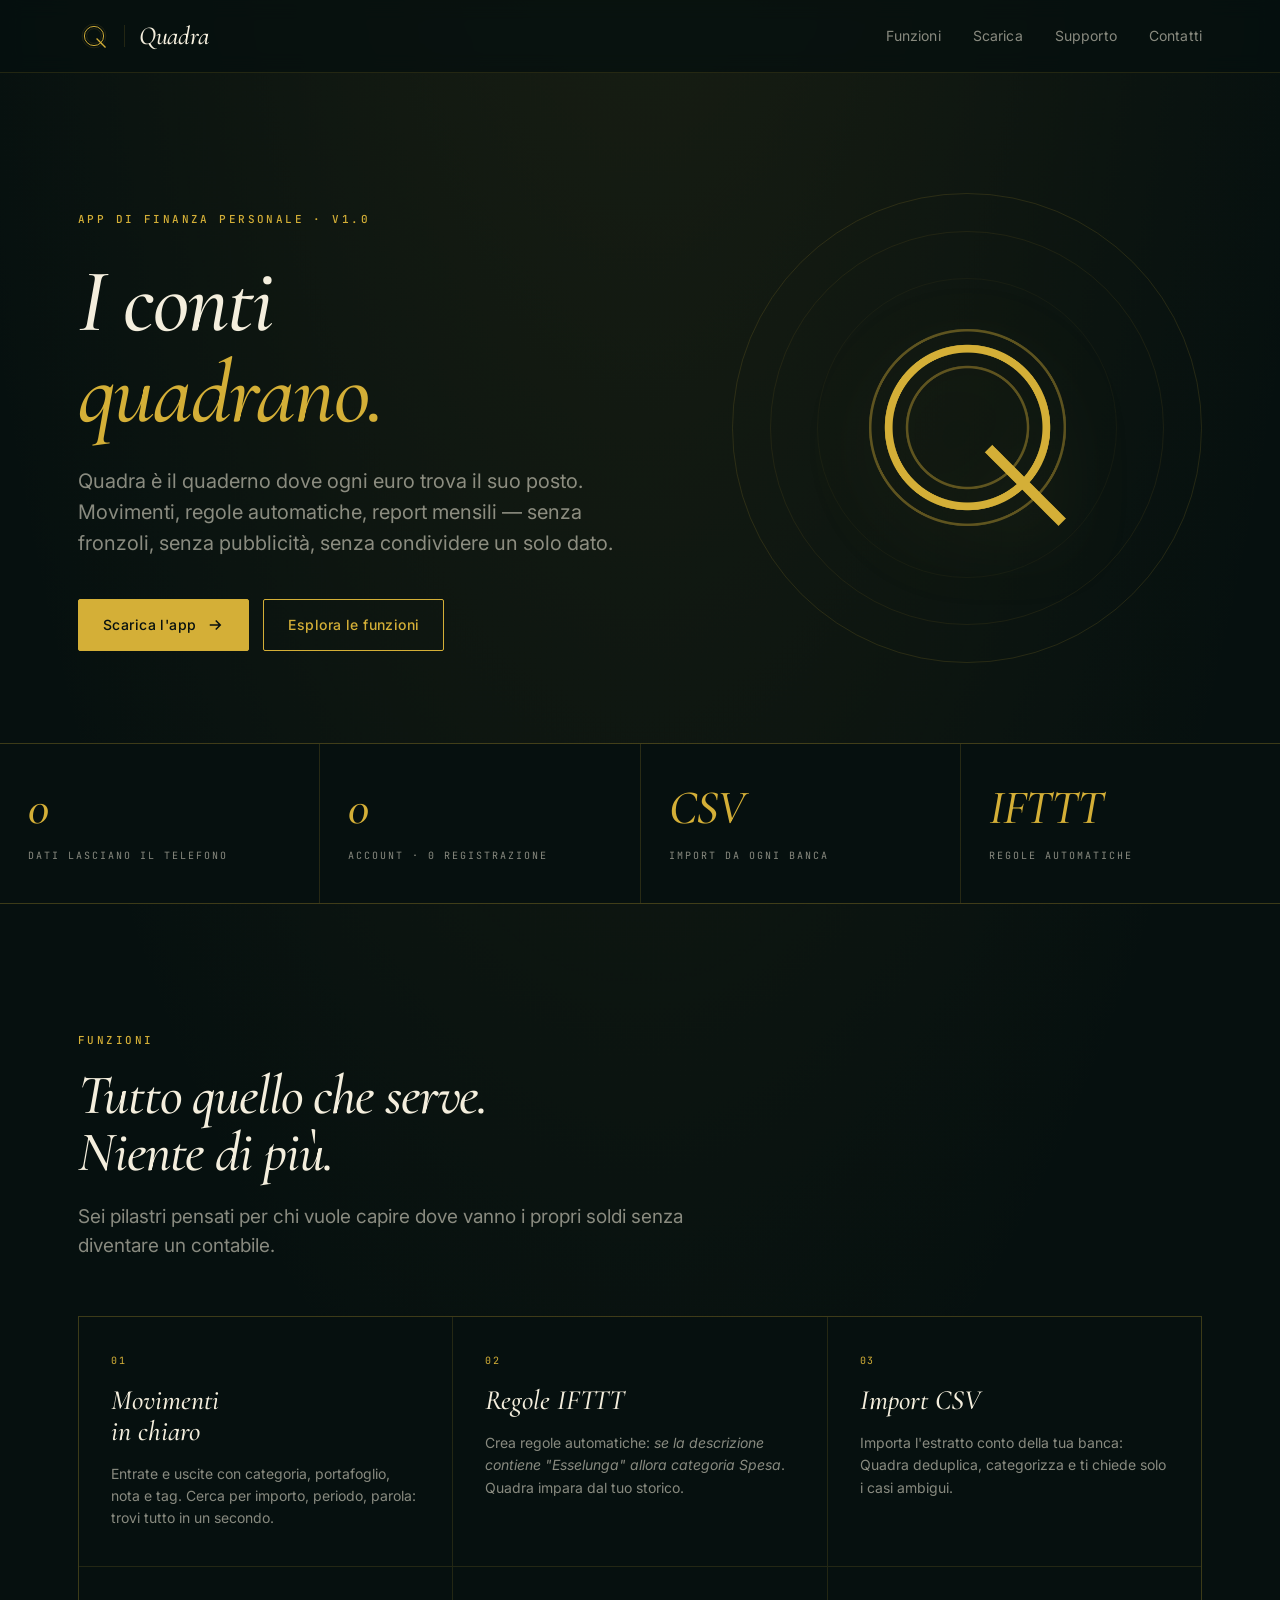
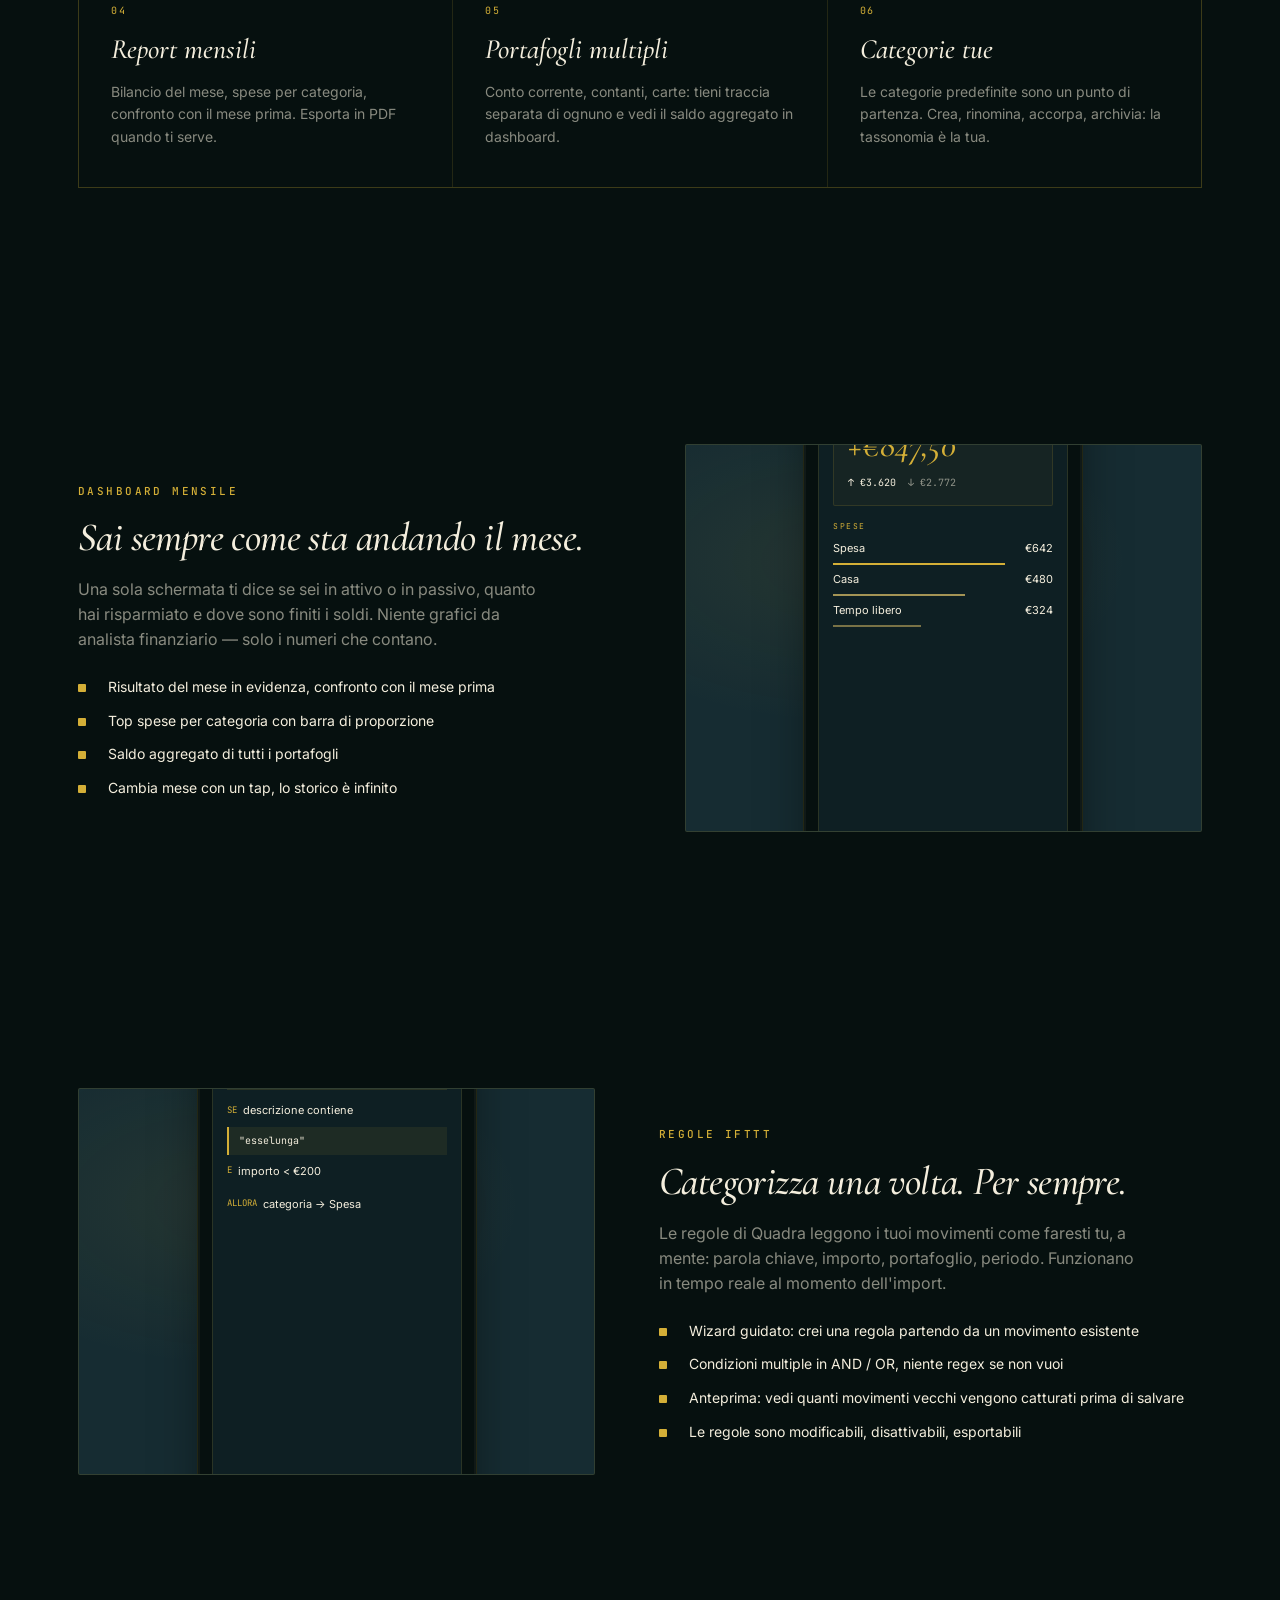
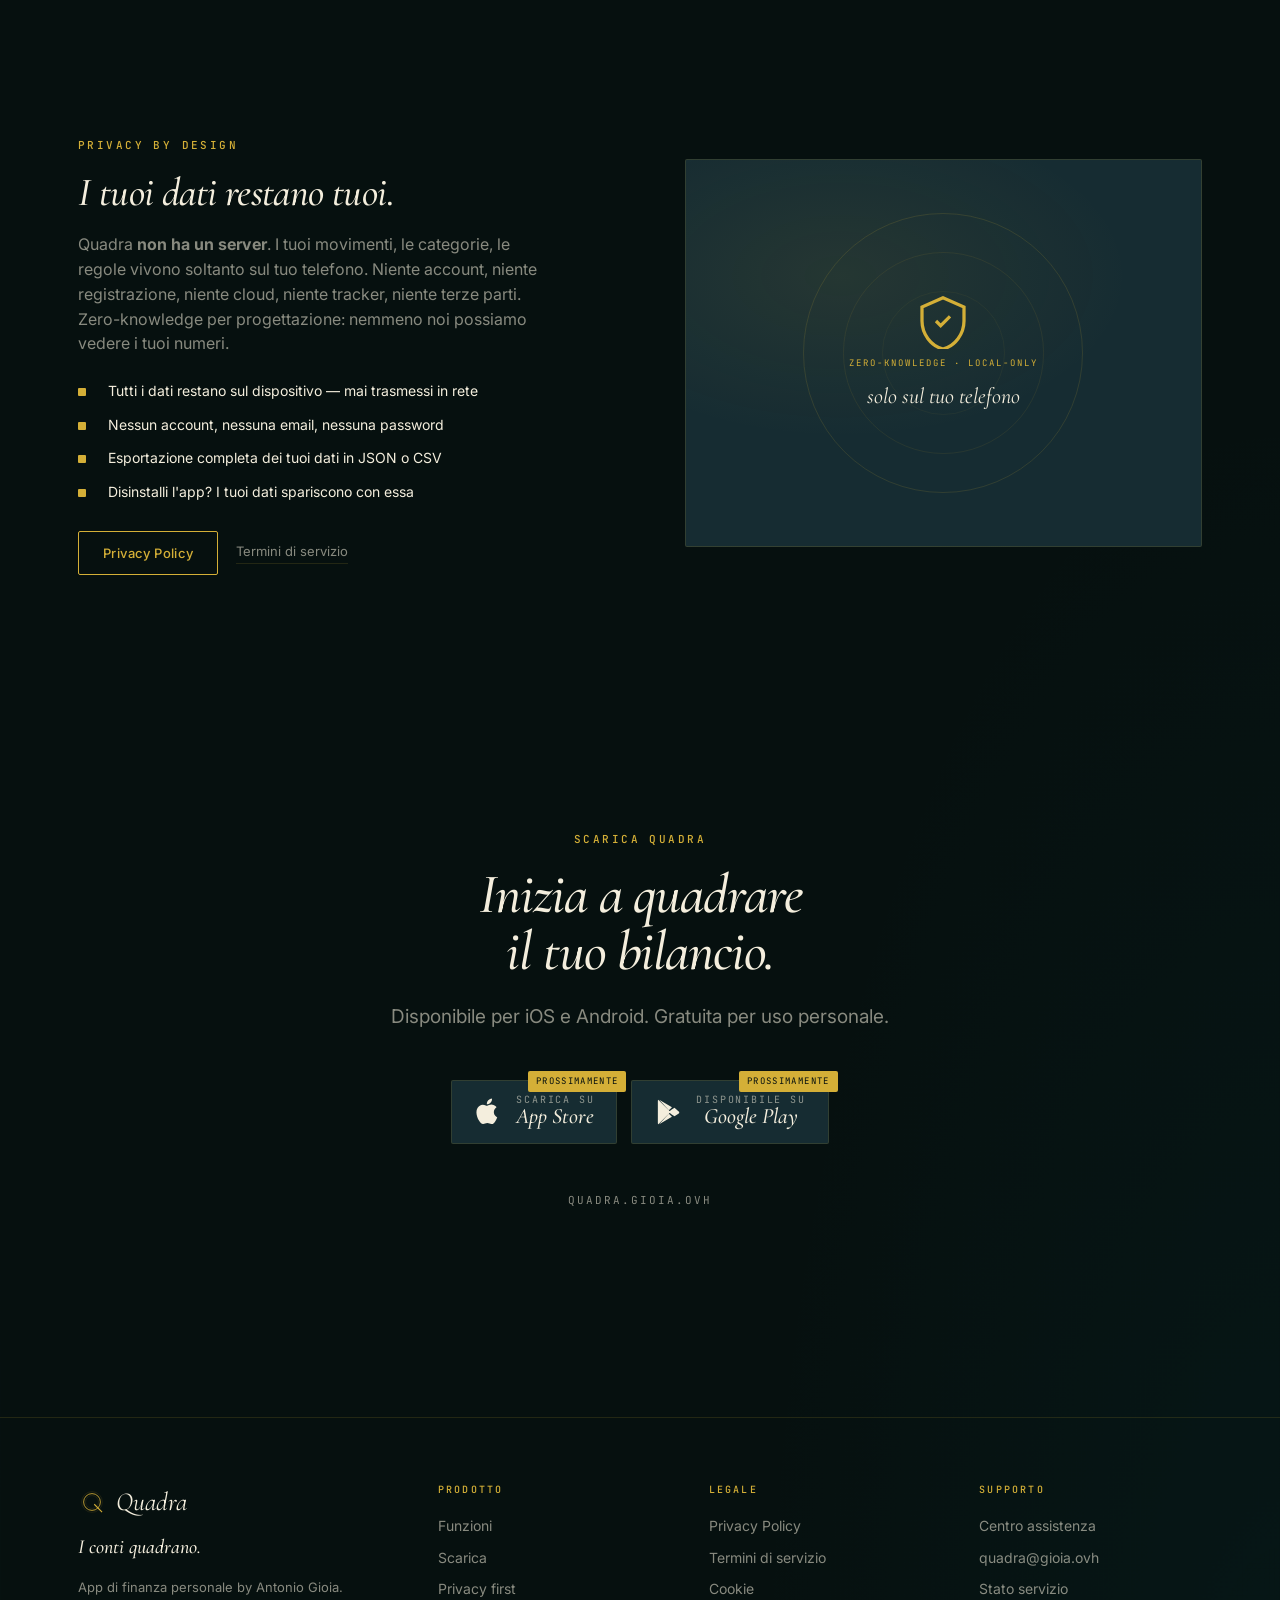
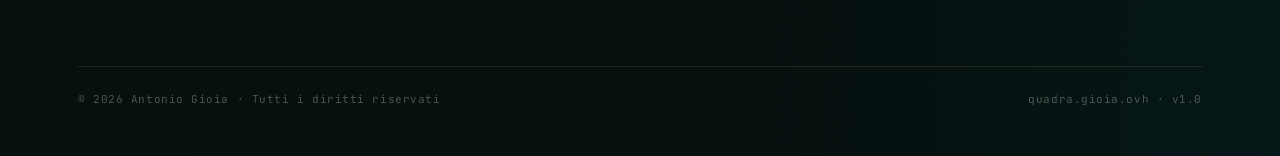
==== index.html @ 10bf5614 "first commit" ====
<!DOCTYPE html>
<html lang="it">
<head>
  <meta charset="UTF-8" />
  <meta name="viewport" content="width=device-width, initial-scale=1.0" />
  <title>Quadra — I conti quadrano</title>
  <meta name="description" content="Quadra è un'app di finanza personale per tenere ogni euro al suo posto. Movimenti, regole automatiche, report mensili. iOS e Android." />
  <meta name="theme-color" content="#06100F" />
  <meta property="og:title" content="Quadra — I conti quadrano" />
  <meta property="og:description" content="App di finanza personale. Movimenti, regole automatiche, report mensili." />
  <meta property="og:image" content="assets/quadra/preview/mark-512.png" />
  <meta property="og:type" content="website" />
  <meta property="og:url" content="https://quadra.gioia.ovh/" />

  <link rel="icon" type="image/svg+xml" href="assets/quadra/web/favicon.svg" />
  <link rel="icon" type="image/png" sizes="32x32" href="assets/quadra/web/favicon-32.png" />
  <link rel="icon" type="image/png" sizes="16x16" href="assets/quadra/web/favicon-16.png" />
  <link rel="apple-touch-icon" sizes="180x180" href="assets/quadra/web/apple-touch-icon.png" />
  <link rel="manifest" href="assets/quadra/web/site.webmanifest" />

  <link rel="preconnect" href="https://fonts.googleapis.com" />
  <link rel="preconnect" href="https://fonts.gstatic.com" crossorigin />
  <link href="https://fonts.googleapis.com/css2?family=Cormorant+Garamond:ital,wght@0,500;0,600;1,400;1,500;1,600&family=Inter:wght@400;500;600;700&family=JetBrains+Mono:wght@400;500&display=swap" rel="stylesheet" />
  <link rel="stylesheet" href="site.css" />
</head>
<body>

  <!-- ─── Topbar ─────────────────────────────────────── -->
  <header class="topbar" data-screen-label="01 Hero topbar">
    <div class="wrap topbar-inner">
      <a href="index.html" class="brand-lockup" aria-label="Quadra home">
        <svg class="mark" viewBox="0 0 100 100">
          <circle cx="50" cy="50" r="37" fill="none" stroke="#D4AF37" stroke-width="1" opacity="0.4"></circle>
          <circle cx="50" cy="50" r="30" fill="none" stroke="#D4AF37" stroke-width="3"></circle>
          <circle cx="50" cy="50" r="23" fill="none" stroke="#D4AF37" stroke-width="1" opacity="0.4"></circle>
          <line x1="58" y1="58" x2="86" y2="86" stroke="#D4AF37" stroke-width="4"></line>
        </svg>
        <span class="sep"></span>
        <span class="name">Quadra</span>
      </a>
      <nav class="nav">
        <a href="#funzioni">Funzioni</a>
        <a href="#download">Scarica</a>
        <a href="supporto.html">Supporto</a>
        <a href="#contatti">Contatti</a>
      </nav>
    </div>
  </header>

  <!-- ─── Hero ─────────────────────────────────────────── -->
  <section class="hero" data-screen-label="02 Hero">
    <div class="wrap hero-grid">
      <div>
        <span class="eyebrow">app di finanza personale · v1.0</span>
        <h1 class="h-display h-1">I conti<br /><span class="accent">quadrano.</span></h1>
        <p class="lead">Quadra è il quaderno dove ogni euro trova il suo posto. Movimenti, regole automatiche, report mensili — senza fronzoli, senza pubblicità, senza condividere un solo dato.</p>
        <div class="cta-row">
          <a class="btn primary" href="#download">
            <span>Scarica l'app</span>
            <svg class="icon" viewBox="0 0 24 24" fill="none" stroke="currentColor" stroke-width="2"><path d="M5 12h14M13 6l6 6-6 6"/></svg>
          </a>
          <a class="btn" href="#funzioni">
            <span>Esplora le funzioni</span>
          </a>
        </div>
      </div>
      <div class="hero-art">
        <div class="ring"></div>
        <div class="ring r2"></div>
        <div class="ring r3"></div>
        <img class="mark-big" src="assets/quadra/preview/mark-512.png" alt="Mark di Quadra" />
      </div>
    </div>
  </section>

  <!-- ─── Numbers strip ───────────────────────────────── -->
  <div class="numbers-strip" data-screen-label="03 Stats">
    <div class="stat"><span class="v">0</span><span class="k">dati lasciano il telefono</span></div>
    <div class="stat"><span class="v">0</span><span class="k">account · 0 registrazione</span></div>
    <div class="stat"><span class="v">CSV</span><span class="k">import da ogni banca</span></div>
    <div class="stat"><span class="v">IFTTT</span><span class="k">regole automatiche</span></div>
  </div>

  <!-- ─── Funzioni · grid ─────────────────────────────── -->
  <section id="funzioni" data-screen-label="04 Funzioni grid">
    <div class="wrap">
      <div class="section-head">
        <span class="eyebrow">funzioni</span>
        <h2 class="h-display h-2">Tutto quello che serve.<br />Niente di più.</h2>
        <p class="lead">Sei pilastri pensati per chi vuole capire dove vanno i propri soldi senza diventare un contabile.</p>
      </div>

      <div class="grid-3">
        <div class="cell">
          <span class="num">01</span>
          <h3>Movimenti<br />in chiaro</h3>
          <p>Entrate e uscite con categoria, portafoglio, nota e tag. Cerca per importo, periodo, parola: trovi tutto in un secondo.</p>
        </div>
        <div class="cell">
          <span class="num">02</span>
          <h3>Regole IFTTT</h3>
          <p>Crea regole automatiche: <em>se la descrizione contiene "Esselunga" allora categoria Spesa</em>. Quadra impara dal tuo storico.</p>
        </div>
        <div class="cell">
          <span class="num">03</span>
          <h3>Import CSV</h3>
          <p>Importa l'estratto conto della tua banca: Quadra deduplica, categorizza e ti chiede solo i casi ambigui.</p>
        </div>
        <div class="cell">
          <span class="num">04</span>
          <h3>Report mensili</h3>
          <p>Bilancio del mese, spese per categoria, confronto con il mese prima. Esporta in PDF quando ti serve.</p>
        </div>
        <div class="cell">
          <span class="num">05</span>
          <h3>Portafogli multipli</h3>
          <p>Conto corrente, contanti, carte: tieni traccia separata di ognuno e vedi il saldo aggregato in dashboard.</p>
        </div>
        <div class="cell">
          <span class="num">06</span>
          <h3>Categorie tue</h3>
          <p>Le categorie predefinite sono un punto di partenza. Crea, rinomina, accorpa, archivia: la tassonomia è la tua.</p>
        </div>
      </div>
    </div>
  </section>

  <!-- ─── Feature row 1 — Dashboard ──────────────────── -->
  <section data-screen-label="05 Feature · Dashboard">
    <div class="wrap">
      <div class="feature-row">
        <div class="feature-copy">
          <span class="eyebrow">dashboard mensile</span>
          <h3>Sai sempre come sta andando il mese.</h3>
          <p>Una sola schermata ti dice se sei in attivo o in passivo, quanto hai risparmiato e dove sono finiti i soldi. Niente grafici da analista finanziario — solo i numeri che contano.</p>
          <ul class="bullets">
            <li>Risultato del mese in evidenza, confronto con il mese prima</li>
            <li>Top spese per categoria con barra di proporzione</li>
            <li>Saldo aggregato di tutti i portafogli</li>
            <li>Cambia mese con un tap, lo storico è infinito</li>
          </ul>
        </div>
        <div class="feature-art">
          <!-- mini phone visual (placeholder, non viene mai vista a piena res) -->
          <div class="phone-shell">
            <div class="phone-screen">
              <div style="display:flex;justify-content:space-between;align-items:center;">
                <span style="font-family:var(--mono);font-size:9px;letter-spacing:0.18em;color:var(--gold);">APRILE 2026</span>
                <span style="font-family:var(--mono);font-size:9px;color:var(--muted);">↓ 23.4%</span>
              </div>
              <div style="border:1px solid var(--gold-hair);padding:14px;border-radius:2px;background:rgba(212,175,55,0.04);">
                <div style="font-family:var(--mono);font-size:9px;color:var(--muted);letter-spacing:0.18em;margin-bottom:4px;">RISULTATO</div>
                <div style="font-family:var(--serif);font-style:italic;font-size:34px;color:var(--gold);font-weight:500;line-height:1;">+€847,50</div>
                <div style="display:flex;gap:12px;margin-top:12px;font-family:var(--mono);font-size:10px;">
                  <span style="color:var(--ivory);">↑ €3.620</span>
                  <span style="color:var(--muted);">↓ €2.772</span>
                </div>
              </div>
              <div style="display:flex;flex-direction:column;gap:8px;">
                <div style="font-family:var(--mono);font-size:8px;letter-spacing:0.18em;color:var(--gold);">SPESE</div>
                <div style="display:flex;flex-direction:column;gap:6px;">
                  <div style="display:flex;justify-content:space-between;font-family:var(--sans);font-size:11px;color:var(--ivory);"><span>Spesa</span><span>€642</span></div>
                  <div style="height:2px;background:var(--gold);width:78%;"></div>
                  <div style="display:flex;justify-content:space-between;font-family:var(--sans);font-size:11px;color:var(--ivory);"><span>Casa</span><span>€480</span></div>
                  <div style="height:2px;background:var(--gold-2);width:60%;opacity:0.7;"></div>
                  <div style="display:flex;justify-content:space-between;font-family:var(--sans);font-size:11px;color:var(--ivory);"><span>Tempo libero</span><span>€324</span></div>
                  <div style="height:2px;background:var(--gold-2);width:40%;opacity:0.5;"></div>
                </div>
              </div>
            </div>
          </div>
        </div>
      </div>
    </div>
  </section>

  <!-- ─── Feature row 2 — Regole ──────────────────────── -->
  <section data-screen-label="06 Feature · Regole">
    <div class="wrap">
      <div class="feature-row reverse">
        <div class="feature-copy">
          <span class="eyebrow">regole ifttt</span>
          <h3>Categorizza una volta. Per sempre.</h3>
          <p>Le regole di Quadra leggono i tuoi movimenti come faresti tu, a mente: parola chiave, importo, portafoglio, periodo. Funzionano in tempo reale al momento dell'import.</p>
          <ul class="bullets">
            <li>Wizard guidato: crei una regola partendo da un movimento esistente</li>
            <li>Condizioni multiple in AND / OR, niente regex se non vuoi</li>
            <li>Anteprima: vedi quanti movimenti vecchi vengono catturati prima di salvare</li>
            <li>Le regole sono modificabili, disattivabili, esportabili</li>
          </ul>
        </div>
        <div class="feature-art">
          <div class="phone-shell">
            <div class="phone-screen" style="gap:10px;">
              <div style="font-family:var(--mono);font-size:9px;letter-spacing:0.18em;color:var(--gold);">REGOLA · 03 DI 12</div>
              <div style="font-family:var(--serif);font-style:italic;font-size:18px;color:var(--ivory);line-height:1.2;">Spesa<br/>settimanale</div>
              <div style="border-top:1px solid var(--gold-hair);padding-top:12px;display:flex;flex-direction:column;gap:8px;font-size:11px;">
                <div style="display:flex;gap:6px;align-items:center;">
                  <span style="font-family:var(--mono);font-size:9px;color:var(--gold);">SE</span>
                  <span style="color:var(--ivory);">descrizione contiene</span>
                </div>
                <div style="padding:6px 10px;background:rgba(212,175,55,0.08);border-left:2px solid var(--gold);font-family:var(--mono);font-size:10px;color:var(--ivory);">"esselunga"</div>
                <div style="display:flex;gap:6px;align-items:center;">
                  <span style="font-family:var(--mono);font-size:9px;color:var(--gold);">E</span>
                  <span style="color:var(--ivory);">importo &lt; €200</span>
                </div>
                <div style="display:flex;gap:6px;align-items:center;margin-top:8px;">
                  <span style="font-family:var(--mono);font-size:9px;color:var(--gold);">ALLORA</span>
                  <span style="color:var(--ivory);">categoria → Spesa</span>
                </div>
              </div>
              <div style="margin-top:auto;padding-top:10px;border-top:1px solid var(--gold-hair);font-family:var(--mono);font-size:9px;color:var(--muted);">
                Cattura <span style="color:var(--gold);">38 movimenti</span>
              </div>
            </div>
          </div>
        </div>
      </div>
    </div>
  </section>

  <!-- ─── Feature row 3 — Privacy ──────────────────────── -->
  <section data-screen-label="07 Feature · Privacy">
    <div class="wrap">
      <div class="feature-row">
        <div class="feature-copy">
          <span class="eyebrow">privacy by design</span>
          <h3>I tuoi dati restano tuoi.</h3>
          <p>Quadra <strong>non ha un server</strong>. I tuoi movimenti, le categorie, le regole vivono soltanto sul tuo telefono. Niente account, niente registrazione, niente cloud, niente tracker, niente terze parti. Zero-knowledge per progettazione: nemmeno noi possiamo vedere i tuoi numeri.</p>
          <ul class="bullets">
            <li>Tutti i dati restano sul dispositivo — mai trasmessi in rete</li>
            <li>Nessun account, nessuna email, nessuna password</li>
            <li>Esportazione completa dei tuoi dati in JSON o CSV</li>
            <li>Disinstalli l'app? I tuoi dati spariscono con essa</li>
          </ul>
          <div style="margin-top:28px;display:flex;gap:18px;align-items:center;">
            <a href="privacy.html" class="btn" style="height:44px;font-size:13px;">Privacy Policy</a>
            <a href="termini.html" style="font-size:13px;color:var(--muted);border-bottom:1px solid var(--gold-hair);padding-bottom:2px;">Termini di servizio</a>
          </div>
        </div>
        <div class="feature-art">
          <div style="position:relative;width:280px;aspect-ratio:1;display:flex;align-items:center;justify-content:center;">
            <div style="position:absolute;inset:0;border:1px solid var(--gold-hair);border-radius:50%;"></div>
            <div style="position:absolute;inset:14%;border:1px solid var(--gold-hair);border-radius:50%;opacity:0.6;"></div>
            <div style="position:absolute;inset:28%;border:1px solid var(--gold-hair);border-radius:50%;opacity:0.4;"></div>
            <div style="display:flex;flex-direction:column;align-items:center;gap:8px;z-index:2;">
              <svg width="56" height="56" viewBox="0 0 24 24" fill="none" stroke="#D4AF37" stroke-width="1.4">
                <path d="M12 2L3 6v6c0 5.5 3.8 10.7 9 12 5.2-1.3 9-6.5 9-12V6l-9-4z"/>
                <path d="M9 12l2 2 4-4"/>
              </svg>
              <span style="font-family:var(--mono);font-size:9px;letter-spacing:0.22em;text-transform:uppercase;color:var(--gold);">Zero-knowledge · Local-only</span>
              <span style="font-family:var(--serif);font-style:italic;font-size:22px;color:var(--ivory);">solo sul tuo telefono</span>
            </div>
          </div>
        </div>
      </div>
    </div>
  </section>

  <!-- ─── Download ───────────────────────────────────── -->
  <section id="download" data-screen-label="08 Download">
    <div class="wrap" style="text-align:center;">
      <span class="eyebrow" style="margin-bottom:18px;display:block;">scarica quadra</span>
      <h2 class="h-display h-2" style="margin-bottom:22px;">Inizia a quadrare<br />il tuo bilancio.</h2>
      <p class="lead" style="margin:0 auto 48px;">Disponibile per iOS e Android. Gratuita per uso personale.</p>

      <div class="store-row" style="justify-content:center;">
        <a class="store-badge" href="#" aria-label="Scarica su App Store">
          <svg class="glyph" viewBox="0 0 24 24" fill="currentColor">
            <path d="M17.05 12.04c-.03-2.78 2.27-4.12 2.37-4.18-1.29-1.89-3.3-2.15-4.02-2.18-1.71-.17-3.34 1.01-4.21 1.01-.87 0-2.21-.99-3.63-.96-1.87.03-3.59 1.09-4.55 2.76-1.94 3.37-.5 8.36 1.39 11.1.92 1.34 2.02 2.85 3.45 2.79 1.39-.05 1.91-.9 3.59-.9 1.68 0 2.15.9 3.62.87 1.49-.02 2.44-1.36 3.36-2.71 1.06-1.56 1.5-3.06 1.52-3.14-.03-.01-2.91-1.12-2.94-4.46zM14.3 3.85c.77-.93 1.29-2.22 1.15-3.51-1.11.04-2.45.74-3.25 1.67-.71.82-1.34 2.13-1.17 3.4 1.23.1 2.5-.63 3.27-1.56z"/>
          </svg>
          <div class="stack">
            <span class="small">Scarica su</span>
            <span class="big">App Store</span>
          </div>
          <span class="pill">Prossimamente</span>
        </a>
        <a class="store-badge" href="#" aria-label="Disponibile su Google Play">
          <svg class="glyph" viewBox="0 0 24 24" fill="currentColor">
            <path d="M3.6 1.5c-.2.2-.3.6-.3 1v18.9c0 .4.1.7.3 1l.1.1L14.2 12 3.6 1.5zM17.6 8.4l-2.4 1.4-2.7 2.2 2.7 2.2 2.4 1.4 3.3-2c1-.6 1-1.6 0-2.2l-3.3-3zM4.4 22.5l11-6.4-2.6-2.6-8.4 9zM4.4 1.5l8.4 9 2.6-2.6-11-6.4z"/>
          </svg>
          <div class="stack">
            <span class="small">Disponibile su</span>
            <span class="big">Google Play</span>
          </div>
          <span class="pill">Prossimamente</span>
        </a>
      </div>

      <div style="margin-top:48px;font-family:var(--mono);font-size:11px;letter-spacing:0.18em;text-transform:uppercase;color:var(--muted);">
        quadra.gioia.ovh
      </div>
    </div>
  </section>

  <!-- ─── Footer ─────────────────────────────────────── -->
  <footer class="site-footer" id="contatti">
    <div class="wrap">
      <div class="footer-grid">
        <div class="footer-col">
          <div style="display:flex;align-items:center;gap:10px;margin-bottom:10px;">
            <svg style="width:28px;height:28px;" viewBox="0 0 100 100">
              <circle cx="50" cy="50" r="37" fill="none" stroke="#D4AF37" stroke-width="1" opacity="0.4"></circle>
              <circle cx="50" cy="50" r="30" fill="none" stroke="#D4AF37" stroke-width="3"></circle>
              <circle cx="50" cy="50" r="23" fill="none" stroke="#D4AF37" stroke-width="1" opacity="0.4"></circle>
              <line x1="58" y1="58" x2="86" y2="86" stroke="#D4AF37" stroke-width="4"></line>
            </svg>
            <span style="font-family:var(--serif);font-style:italic;font-size:26px;color:var(--ivory);">Quadra</span>
          </div>
          <div class="claim">I conti quadrano.</div>
          <p style="font-size:13px;">App di finanza personale by Antonio Gioia.</p>
        </div>
        <div class="footer-col">
          <h4>Prodotto</h4>
          <a href="#funzioni">Funzioni</a>
          <a href="#download">Scarica</a>
          <a href="privacy.html">Privacy first</a>
        </div>
        <div class="footer-col">
          <h4>Legale</h4>
          <a href="privacy.html">Privacy Policy</a>
          <a href="termini.html">Termini di servizio</a>
          <a href="privacy.html#cookie">Cookie</a>
        </div>
        <div class="footer-col">
          <h4>Supporto</h4>
          <a href="supporto.html">Centro assistenza</a>
          <a href="mailto:quadra@gioia.ovh">quadra@gioia.ovh</a>
          <a href="supporto.html#status">Stato servizio</a>
        </div>
      </div>
      <div class="footer-meta">
        <span>© 2026 Antonio Gioia · Tutti i diritti riservati</span>
        <span>quadra.gioia.ovh · v1.0</span>
      </div>
    </div>
  </footer>

</body>
</html>
---- site.css ----
/* ============================================================
   Quadra — vetrina · stylesheet condiviso
   Palette: petrolio #06100F · card #162C32 · oro #D4AF37 · avorio #F4EEDD
   Type:    Cormorant Garamond (display) · Inter (UI) · JetBrains Mono (numeri/eyebrows)
   ============================================================ */

:root {
  --bg:        #06100F;
  --bg-soft:   #0E1F23;
  --card:      #162C32;
  --gold:      #D4AF37;
  --gold-2:    #E4C66B;
  --gold-dim:  rgba(212,175,55,0.20);
  --gold-hair: rgba(212,175,55,0.14);
  --ivory:     #F4EEDD;
  --muted:     rgba(244,238,221,0.55);
  --muted-2:   rgba(244,238,221,0.30);
  --hairline:  rgba(212,175,55,0.18);

  --serif: 'Cormorant Garamond', 'Times New Roman', serif;
  --sans:  'Inter', system-ui, sans-serif;
  --mono:  'JetBrains Mono', ui-monospace, monospace;

  --maxw: 1180px;
}

*, *::before, *::after { box-sizing: border-box; margin: 0; padding: 0; }

html, body {
  background: var(--bg);
  color: var(--ivory);
  font-family: var(--sans);
  font-size: 16px;
  line-height: 1.55;
  -webkit-font-smoothing: antialiased;
  text-rendering: optimizeLegibility;
}

body {
  min-height: 100vh;
  overflow-x: hidden;
  background:
    radial-gradient(ellipse 80% 60% at 50% -10%, rgba(212,175,55,0.10), transparent 70%),
    radial-gradient(ellipse 60% 40% at 100% 100%, rgba(0,188,212,0.04), transparent 70%),
    var(--bg);
}

a { color: var(--gold); text-decoration: none; }
a:hover { color: var(--gold-2); }
img, svg { display: block; max-width: 100%; }

/* ─── Layout ─── */
.wrap { max-width: var(--maxw); margin: 0 auto; padding: 0 28px; }

/* ─── Topbar ─── */
.topbar {
  position: sticky; top: 0; z-index: 50;
  backdrop-filter: blur(10px);
  background: rgba(6,16,15,0.78);
  border-bottom: 1px solid var(--gold-hair);
}
.topbar-inner {
  display: flex; align-items: center; justify-content: space-between;
  height: 72px;
}
.brand-lockup { display: flex; align-items: center; gap: 14px; }
.brand-lockup .mark { width: 32px; height: 32px; }
.brand-lockup .sep  { width: 1px; height: 22px; background: var(--gold-hair); }
.brand-lockup .name {
  font-family: var(--serif); font-style: italic; font-weight: 500;
  font-size: 26px; color: var(--ivory); letter-spacing: -0.01em; line-height: 1;
}
.nav { display: flex; gap: 32px; }
.nav a {
  color: var(--muted);
  font-size: 14px;
  letter-spacing: 0.01em;
  transition: color .15s;
}
.nav a:hover, .nav a.active { color: var(--ivory); }

/* ─── Typography ─── */
.eyebrow {
  font-family: var(--mono);
  font-size: 11px;
  letter-spacing: 0.22em;
  text-transform: uppercase;
  color: var(--gold);
  font-weight: 500;
}
.h-display {
  font-family: var(--serif);
  font-weight: 500;
  font-style: italic;
  letter-spacing: -0.02em;
  line-height: 1.02;
  color: var(--ivory);
}
.h-1 { font-size: clamp(48px, 7vw, 96px); }
.h-2 { font-size: clamp(36px, 4.5vw, 56px); }
.h-3 { font-size: clamp(24px, 2.6vw, 32px); }

p.lead {
  font-size: 19px;
  color: var(--muted);
  max-width: 56ch;
  text-wrap: pretty;
}
.h-display .accent { color: var(--gold); }
.h-display .roman  { font-style: normal; }

/* ─── Buttons ─── */
.btn {
  display: inline-flex; align-items: center; gap: 10px;
  height: 52px; padding: 0 24px;
  border-radius: 2px;
  font-family: var(--sans);
  font-size: 14px;
  font-weight: 500;
  letter-spacing: 0.03em;
  border: 1px solid var(--gold);
  background: transparent;
  color: var(--gold);
  cursor: pointer;
  transition: background .15s, color .15s;
}
.btn:hover { background: rgba(212,175,55,0.08); color: var(--gold-2); }
.btn.primary {
  background: var(--gold); color: var(--bg);
}
.btn.primary:hover { background: var(--gold-2); color: var(--bg); }
.btn .icon { width: 18px; height: 18px; }

/* Store badges */
.store-row { display: flex; flex-wrap: wrap; gap: 14px; align-items: center; }
.store-badge {
  display: inline-flex; align-items: center; gap: 14px;
  height: 64px; padding: 0 22px;
  border: 1px solid var(--gold-hair);
  background: var(--card);
  border-radius: 2px;
  color: var(--ivory);
  transition: border-color .15s, transform .15s;
  position: relative;
}
.store-badge:hover {
  border-color: var(--gold-dim);
  transform: translateY(-1px);
  color: var(--ivory);
}
.store-badge .glyph { width: 28px; height: 28px; color: var(--ivory); }
.store-badge .stack { display: flex; flex-direction: column; line-height: 1.05; }
.store-badge .small { font-size: 10px; font-family: var(--mono); letter-spacing: 0.18em; text-transform: uppercase; color: var(--muted); }
.store-badge .big   { font-family: var(--serif); font-style: italic; font-size: 22px; font-weight: 500; }
.store-badge .pill {
  position: absolute; top: -10px; right: -10px;
  font-family: var(--mono);
  font-size: 9px; letter-spacing: 0.15em; text-transform: uppercase;
  color: var(--bg);
  background: var(--gold);
  padding: 4px 8px; border-radius: 2px;
}

/* ─── Sections / cards ─── */
section { padding: clamp(72px, 10vw, 128px) 0; }
.section-head { margin-bottom: 56px; max-width: 720px; }
.section-head .eyebrow { margin-bottom: 18px; display: block; }
.section-head p.lead { margin-top: 20px; }

.grid-3 {
  display: grid;
  grid-template-columns: repeat(3, 1fr);
  gap: 1px;
  background: var(--gold-hair);
  border: 1px solid var(--gold-hair);
}
.grid-3 > .cell {
  background: var(--bg);
  padding: 36px 32px;
  display: flex; flex-direction: column; gap: 16px;
  min-height: 220px;
}
.cell .num {
  font-family: var(--mono);
  font-size: 10px;
  color: var(--gold);
  letter-spacing: 0.18em;
}
.cell h3 {
  font-family: var(--serif);
  font-style: italic;
  font-weight: 500;
  font-size: 28px;
  color: var(--ivory);
  line-height: 1.1;
}
.cell p {
  font-size: 14px;
  color: var(--muted);
  line-height: 1.6;
}

/* Feature row with screenshot */
.feature-row {
  display: grid;
  grid-template-columns: 1.05fr 1fr;
  gap: 64px;
  align-items: center;
}
.feature-row.reverse { grid-template-columns: 1fr 1.05fr; }
.feature-row.reverse .feature-art { order: -1; }
.feature-copy h3 {
  font-family: var(--serif);
  font-style: italic;
  font-weight: 500;
  font-size: clamp(28px, 3.4vw, 40px);
  margin: 14px 0 18px;
  letter-spacing: -0.015em;
  line-height: 1.1;
}
.feature-copy p { color: var(--muted); font-size: 16px; max-width: 48ch; }
.feature-copy .bullets {
  list-style: none;
  margin-top: 24px;
  display: flex; flex-direction: column; gap: 12px;
}
.feature-copy .bullets li {
  display: grid;
  grid-template-columns: 18px 1fr;
  gap: 12px;
  font-size: 14px;
  color: var(--ivory);
}
.feature-copy .bullets li::before {
  content: '';
  width: 8px; height: 8px; margin-top: 8px;
  background: var(--gold); border-radius: 1px;
}

.feature-art {
  position: relative;
  aspect-ratio: 4 / 3;
  border: 1px solid var(--gold-hair);
  background:
    radial-gradient(ellipse 80% 60% at 30% 30%, rgba(212,175,55,0.08), transparent 70%),
    var(--card);
  display: flex; align-items: center; justify-content: center;
  overflow: hidden;
  border-radius: 2px;
}

/* Phone mockup container (placeholder visual) */
.phone-shell {
  width: 280px;
  aspect-ratio: 9 / 19.5;
  background: var(--bg);
  border-radius: 36px;
  border: 1px solid var(--gold-hair);
  box-shadow:
    0 30px 60px -20px rgba(0,0,0,0.7),
    inset 0 0 0 2px rgba(244,238,221,0.04);
  padding: 14px;
  display: flex; flex-direction: column;
}
.phone-screen {
  flex: 1;
  background: var(--bg-soft);
  border-radius: 24px;
  border: 1px solid var(--gold-hair);
  padding: 18px 14px;
  display: flex; flex-direction: column; gap: 14px;
  overflow: hidden;
}

/* ─── Footer ─── */
footer.site-footer {
  border-top: 1px solid var(--gold-hair);
  padding: 64px 0 48px;
  margin-top: 80px;
}
.footer-grid {
  display: grid;
  grid-template-columns: 1.4fr 1fr 1fr 1fr;
  gap: 48px;
}
.footer-col h4 {
  font-family: var(--mono);
  font-size: 10px;
  letter-spacing: 0.22em;
  text-transform: uppercase;
  color: var(--gold);
  margin-bottom: 18px;
  font-weight: 500;
}
.footer-col a, .footer-col p {
  display: block;
  color: var(--muted);
  font-size: 14px;
  margin-bottom: 10px;
  transition: color .15s;
}
.footer-col a:hover { color: var(--ivory); }
.footer-col .claim {
  font-family: var(--serif);
  font-style: italic;
  font-size: 20px;
  color: var(--ivory);
  margin: 10px 0 14px;
  font-weight: 500;
}
.footer-meta {
  margin-top: 56px;
  padding-top: 24px;
  border-top: 1px solid var(--gold-hair);
  display: flex; justify-content: space-between; align-items: center;
  font-family: var(--mono);
  font-size: 11px;
  color: var(--muted-2);
  letter-spacing: 0.05em;
}

/* ─── Legal / long-form pages ─── */
.legal {
  max-width: 760px;
  margin: 0 auto;
  padding: 80px 28px 100px;
}
.legal .kicker { margin-bottom: 22px; display: block; }
.legal h1 {
  font-family: var(--serif);
  font-style: italic;
  font-weight: 500;
  font-size: clamp(40px, 5.5vw, 64px);
  letter-spacing: -0.02em;
  line-height: 1.04;
  margin-bottom: 16px;
  color: var(--ivory);
}
.legal .updated {
  font-family: var(--mono); font-size: 11px; letter-spacing: 0.18em;
  text-transform: uppercase; color: var(--muted);
  margin-bottom: 56px;
  display: block;
}
.legal .toc {
  border: 1px solid var(--gold-hair);
  padding: 24px 28px;
  margin-bottom: 56px;
}
.legal .toc h4 {
  font-family: var(--mono); font-size: 10px; letter-spacing: 0.22em;
  color: var(--gold); margin-bottom: 14px; font-weight: 500; text-transform: uppercase;
}
.legal .toc ol {
  list-style: none; counter-reset: toc;
  display: grid; grid-template-columns: 1fr 1fr; gap: 8px 28px;
}
.legal .toc ol li { counter-increment: toc; font-size: 14px; }
.legal .toc ol li::before {
  content: counter(toc, decimal-leading-zero) " · ";
  font-family: var(--mono); font-size: 11px; color: var(--gold); letter-spacing: 0.1em;
}
.legal .toc ol li a { color: var(--ivory); }
.legal .toc ol li a:hover { color: var(--gold); }

.legal h2 {
  font-family: var(--serif);
  font-style: italic;
  font-weight: 500;
  font-size: 32px;
  margin: 56px 0 18px;
  color: var(--ivory);
  letter-spacing: -0.015em;
  scroll-margin-top: 100px;
}
.legal h2 .num {
  font-family: var(--mono);
  font-style: normal;
  font-size: 12px;
  color: var(--gold);
  letter-spacing: 0.18em;
  margin-right: 14px;
  vertical-align: middle;
}
.legal h3 {
  font-family: var(--sans);
  font-size: 15px;
  text-transform: uppercase;
  letter-spacing: 0.12em;
  font-weight: 600;
  color: var(--gold);
  margin: 32px 0 12px;
}
.legal p, .legal ul, .legal ol {
  color: var(--muted);
  font-size: 15px;
  line-height: 1.75;
  margin-bottom: 16px;
  max-width: 66ch;
}
.legal ul, .legal ol { padding-left: 22px; }
.legal ul li, .legal ol li { margin-bottom: 6px; }
.legal strong { color: var(--ivory); font-weight: 600; }
.legal a { border-bottom: 1px solid var(--gold-hair); }
.legal a:hover { border-color: var(--gold); }
.legal blockquote {
  border-left: 2px solid var(--gold);
  padding: 4px 0 4px 20px;
  margin: 24px 0;
  color: var(--ivory);
  font-family: var(--serif);
  font-style: italic;
  font-size: 19px;
}
.legal .callout {
  border: 1px solid var(--gold-hair);
  background: var(--card);
  padding: 22px 26px;
  margin: 28px 0;
  border-radius: 2px;
}
.legal .callout p:last-child { margin-bottom: 0; }
.legal table {
  width: 100%;
  border-collapse: collapse;
  margin: 20px 0 28px;
  font-size: 14px;
}
.legal table th, .legal table td {
  text-align: left;
  padding: 12px 14px;
  border-bottom: 1px solid var(--gold-hair);
  vertical-align: top;
}
.legal table th {
  font-family: var(--mono); font-size: 10px; letter-spacing: 0.18em;
  text-transform: uppercase; color: var(--gold); font-weight: 500;
}
.legal table td { color: var(--muted); }
.legal table td strong { color: var(--ivory); }

/* ─── Hero specific ─── */
.hero { padding: 120px 0 80px; position: relative; }
.hero-grid {
  display: grid;
  grid-template-columns: 1.1fr 0.9fr;
  gap: 80px;
  align-items: center;
}
.hero .eyebrow { margin-bottom: 28px; display: inline-block; }
.hero p.lead { margin: 28px 0 40px; font-size: 20px; }
.hero .cta-row { display: flex; flex-wrap: wrap; gap: 14px; }

.hero-art {
  position: relative;
  display: flex; align-items: center; justify-content: center;
  aspect-ratio: 1;
}
.hero-art .ring {
  position: absolute; inset: 0;
  border: 1px solid var(--gold-hair);
  border-radius: 50%;
}
.hero-art .ring.r2 { inset: 8%; opacity: 0.6; }
.hero-art .ring.r3 { inset: 18%; opacity: 0.35; }
.hero-art .mark-big {
  width: 56%;
  aspect-ratio: 1;
  z-index: 2;
  filter: drop-shadow(0 18px 40px rgba(212,175,55,0.18));
}

/* ─── Numbers strip ─── */
.numbers-strip {
  display: grid;
  grid-template-columns: repeat(4, 1fr);
  gap: 1px;
  background: var(--gold-hair);
  border-top: 1px solid var(--gold-hair);
  border-bottom: 1px solid var(--gold-hair);
}
.numbers-strip .stat {
  background: var(--bg);
  padding: 40px 28px;
  display: flex; flex-direction: column; gap: 6px;
}
.stat .v {
  font-family: var(--serif);
  font-style: italic;
  font-weight: 500;
  font-size: 48px;
  color: var(--gold);
  line-height: 1;
  letter-spacing: -0.02em;
}
.stat .k {
  font-family: var(--mono);
  font-size: 10px;
  letter-spacing: 0.2em;
  text-transform: uppercase;
  color: var(--muted);
  margin-top: 10px;
}

/* Mini coin ascii separator */
.rule-row {
  display: flex; align-items: center; gap: 18px;
  color: var(--gold-hair);
  margin: 0 auto;
  max-width: 240px;
}
.rule-row .line { flex: 1; height: 1px; background: var(--gold-hair); }

/* ─── Mobile ─── */
@media (max-width: 880px) {
  .hero-grid, .feature-row, .feature-row.reverse { grid-template-columns: 1fr; gap: 48px; }
  .feature-row.reverse .feature-art { order: 0; }
  .grid-3 { grid-template-columns: 1fr; }
  .numbers-strip { grid-template-columns: repeat(2, 1fr); }
  .footer-grid { grid-template-columns: 1fr 1fr; gap: 32px; }
  .legal .toc ol { grid-template-columns: 1fr; }
  .nav { display: none; }
  .topbar-inner { height: 64px; }
}
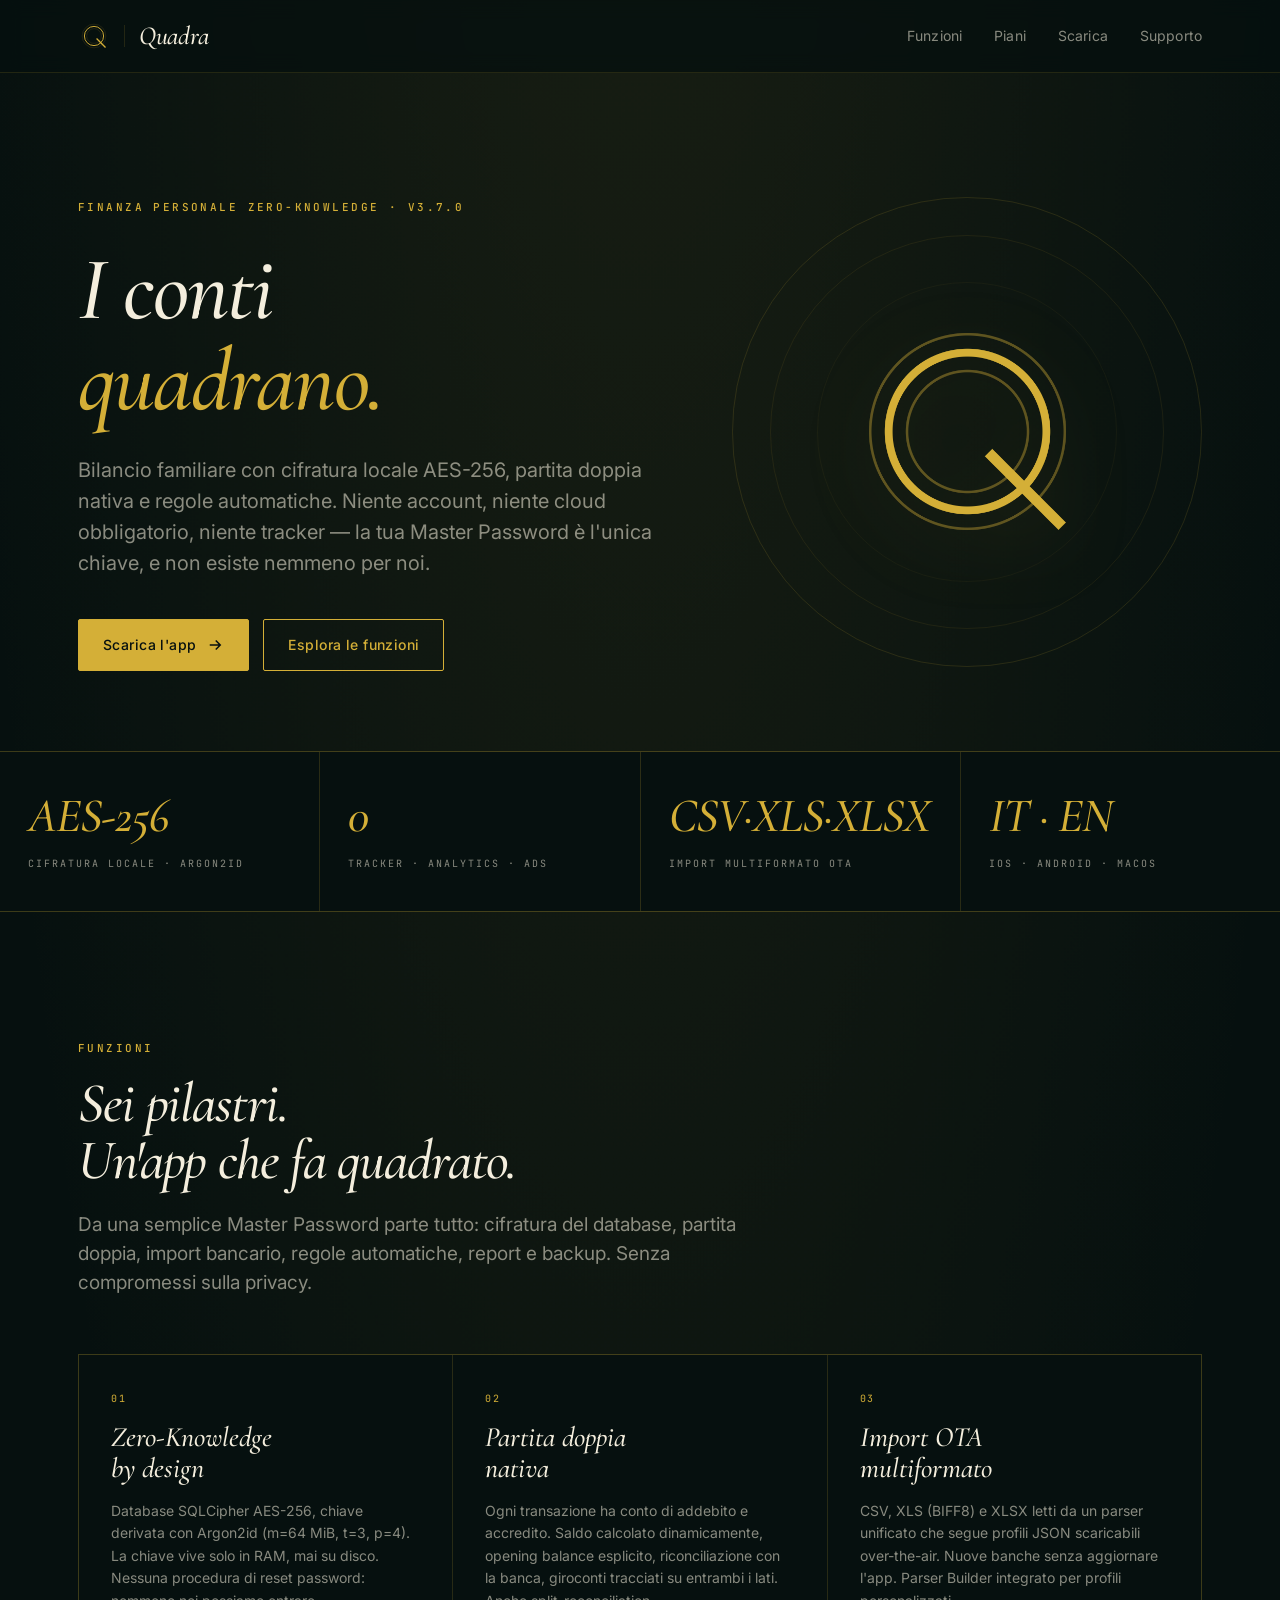
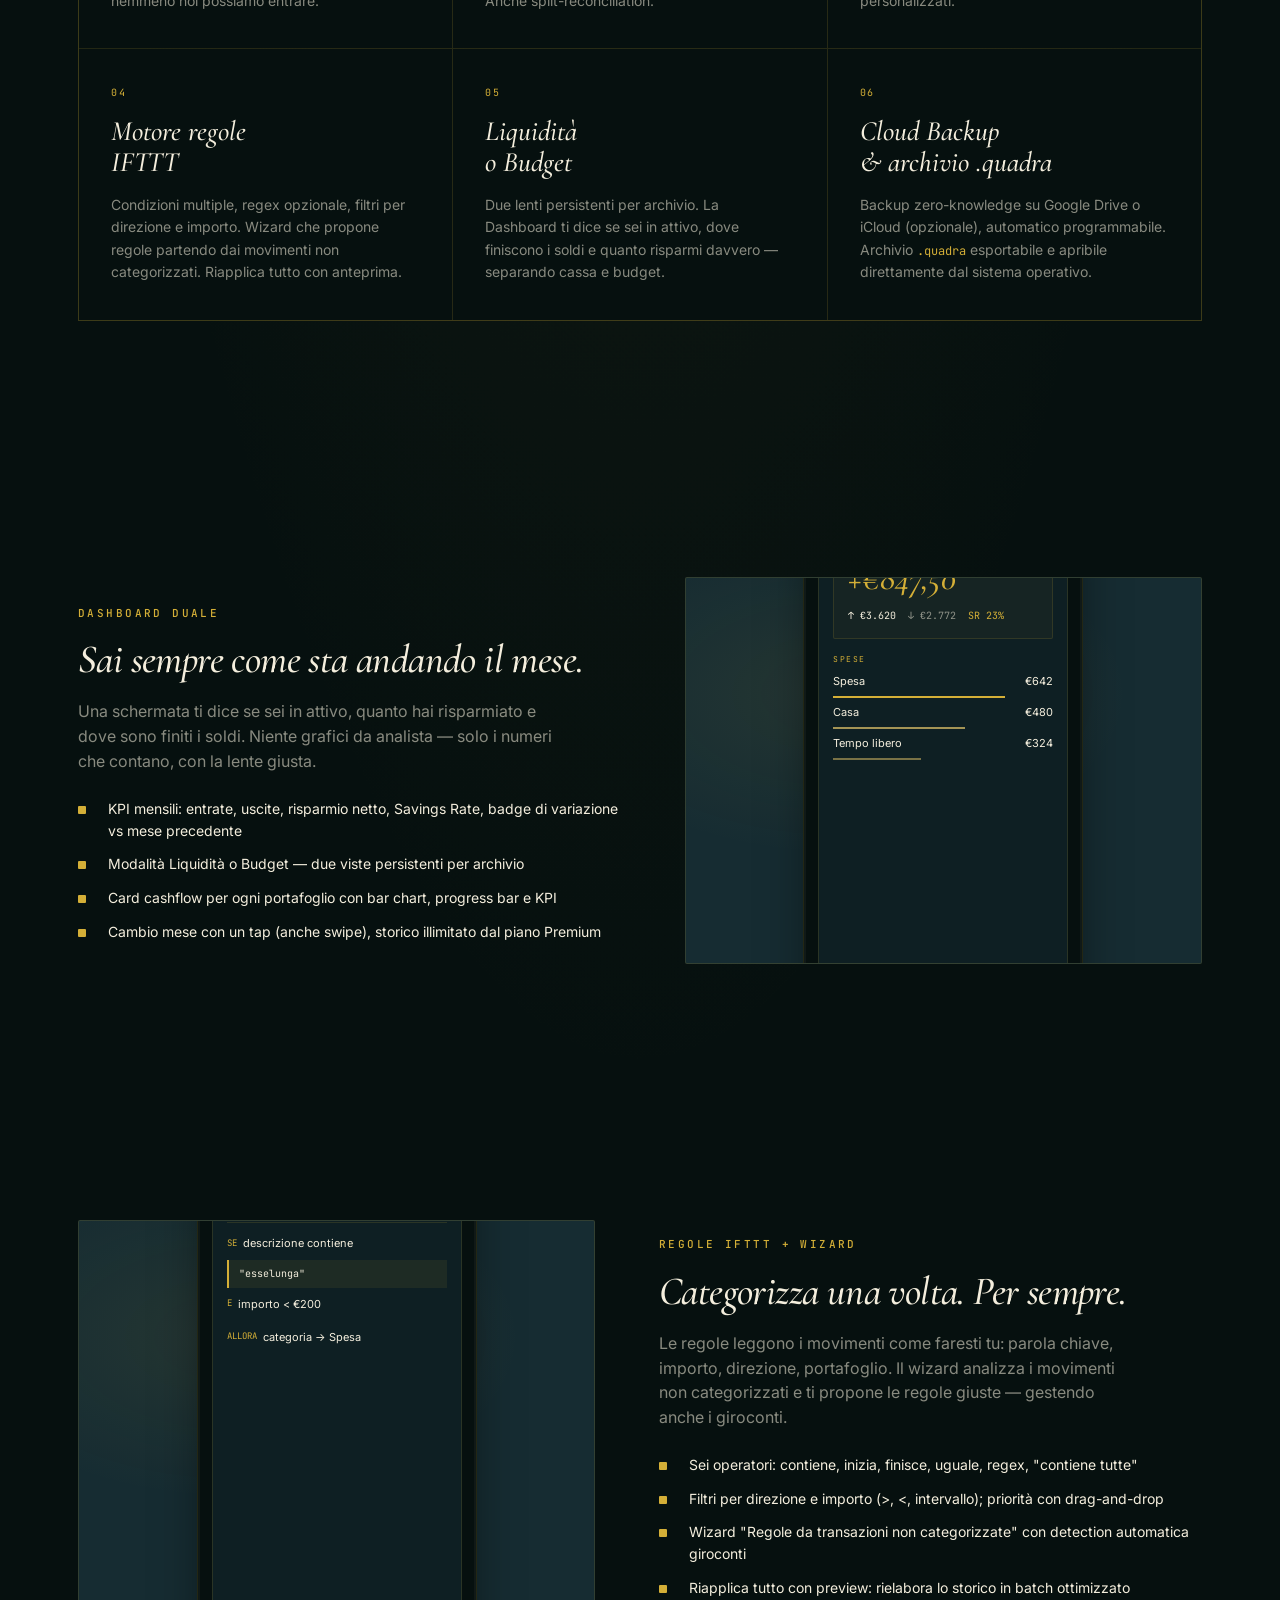
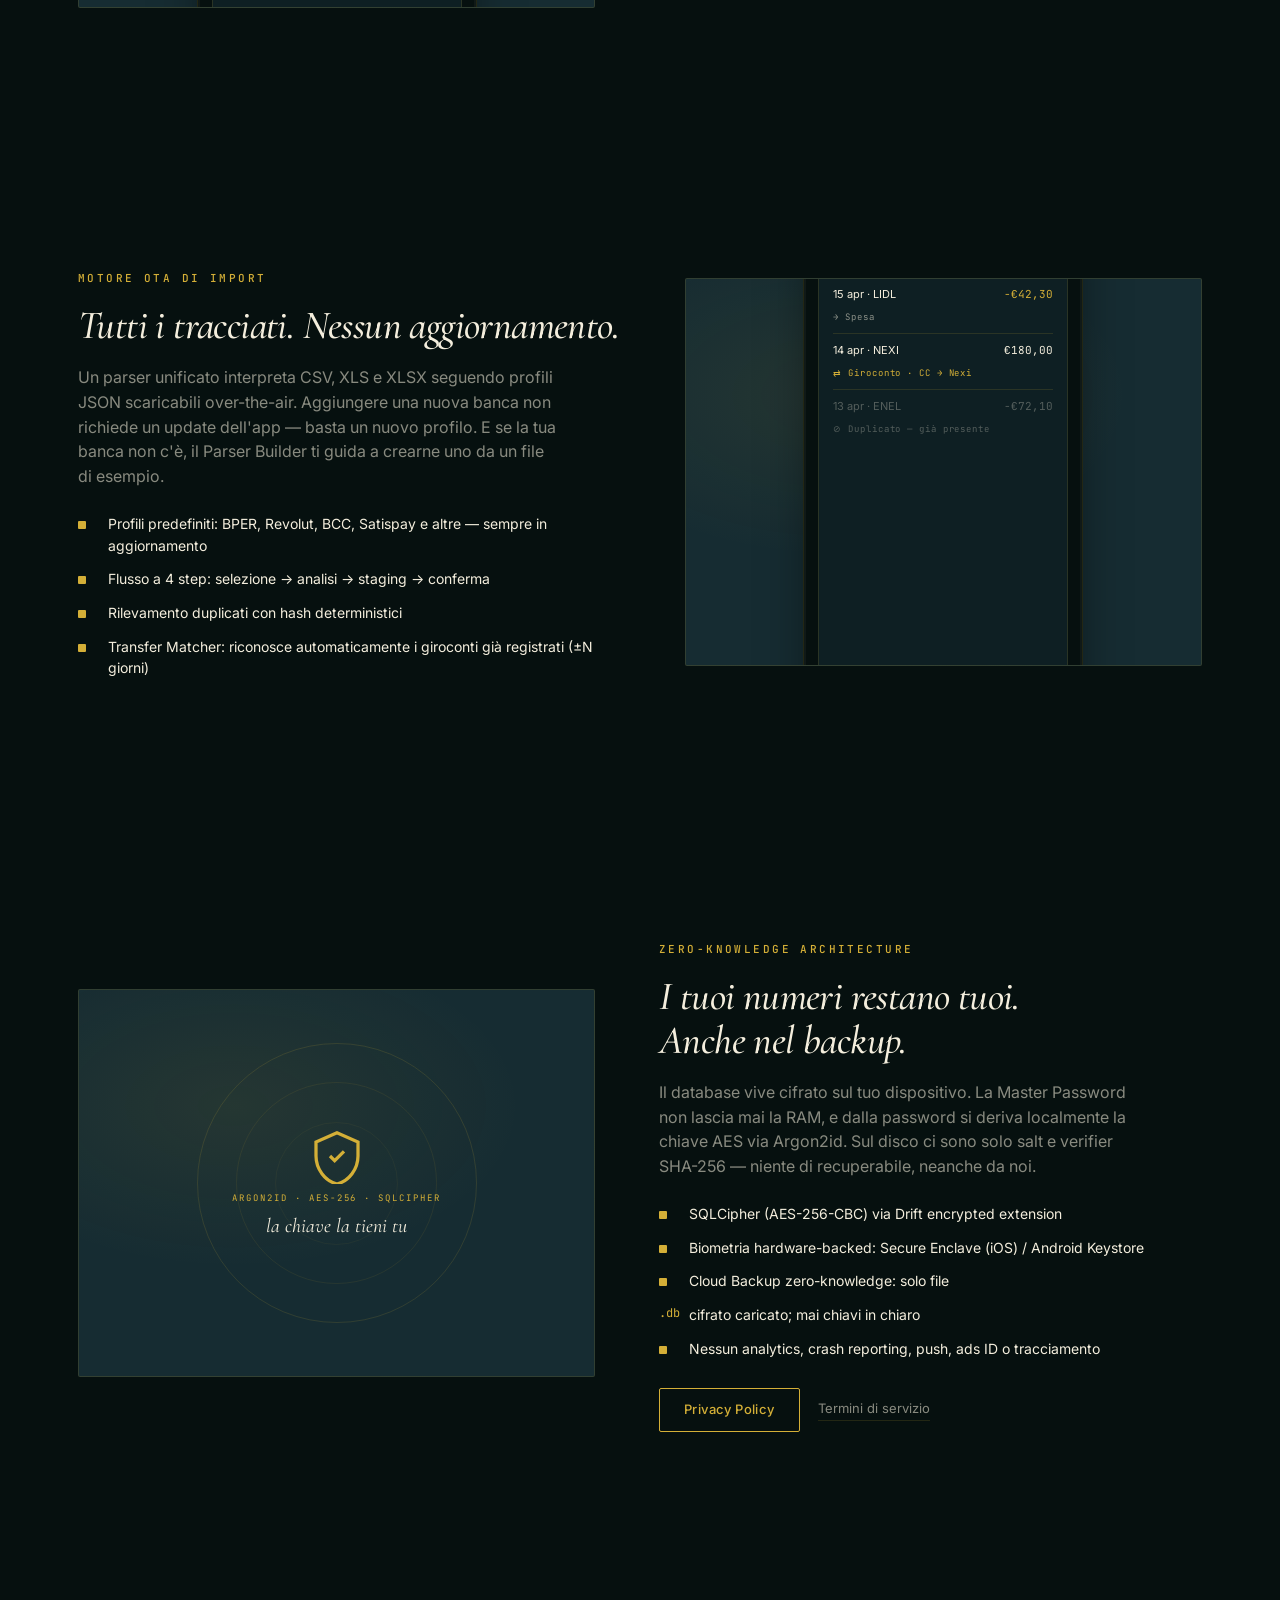
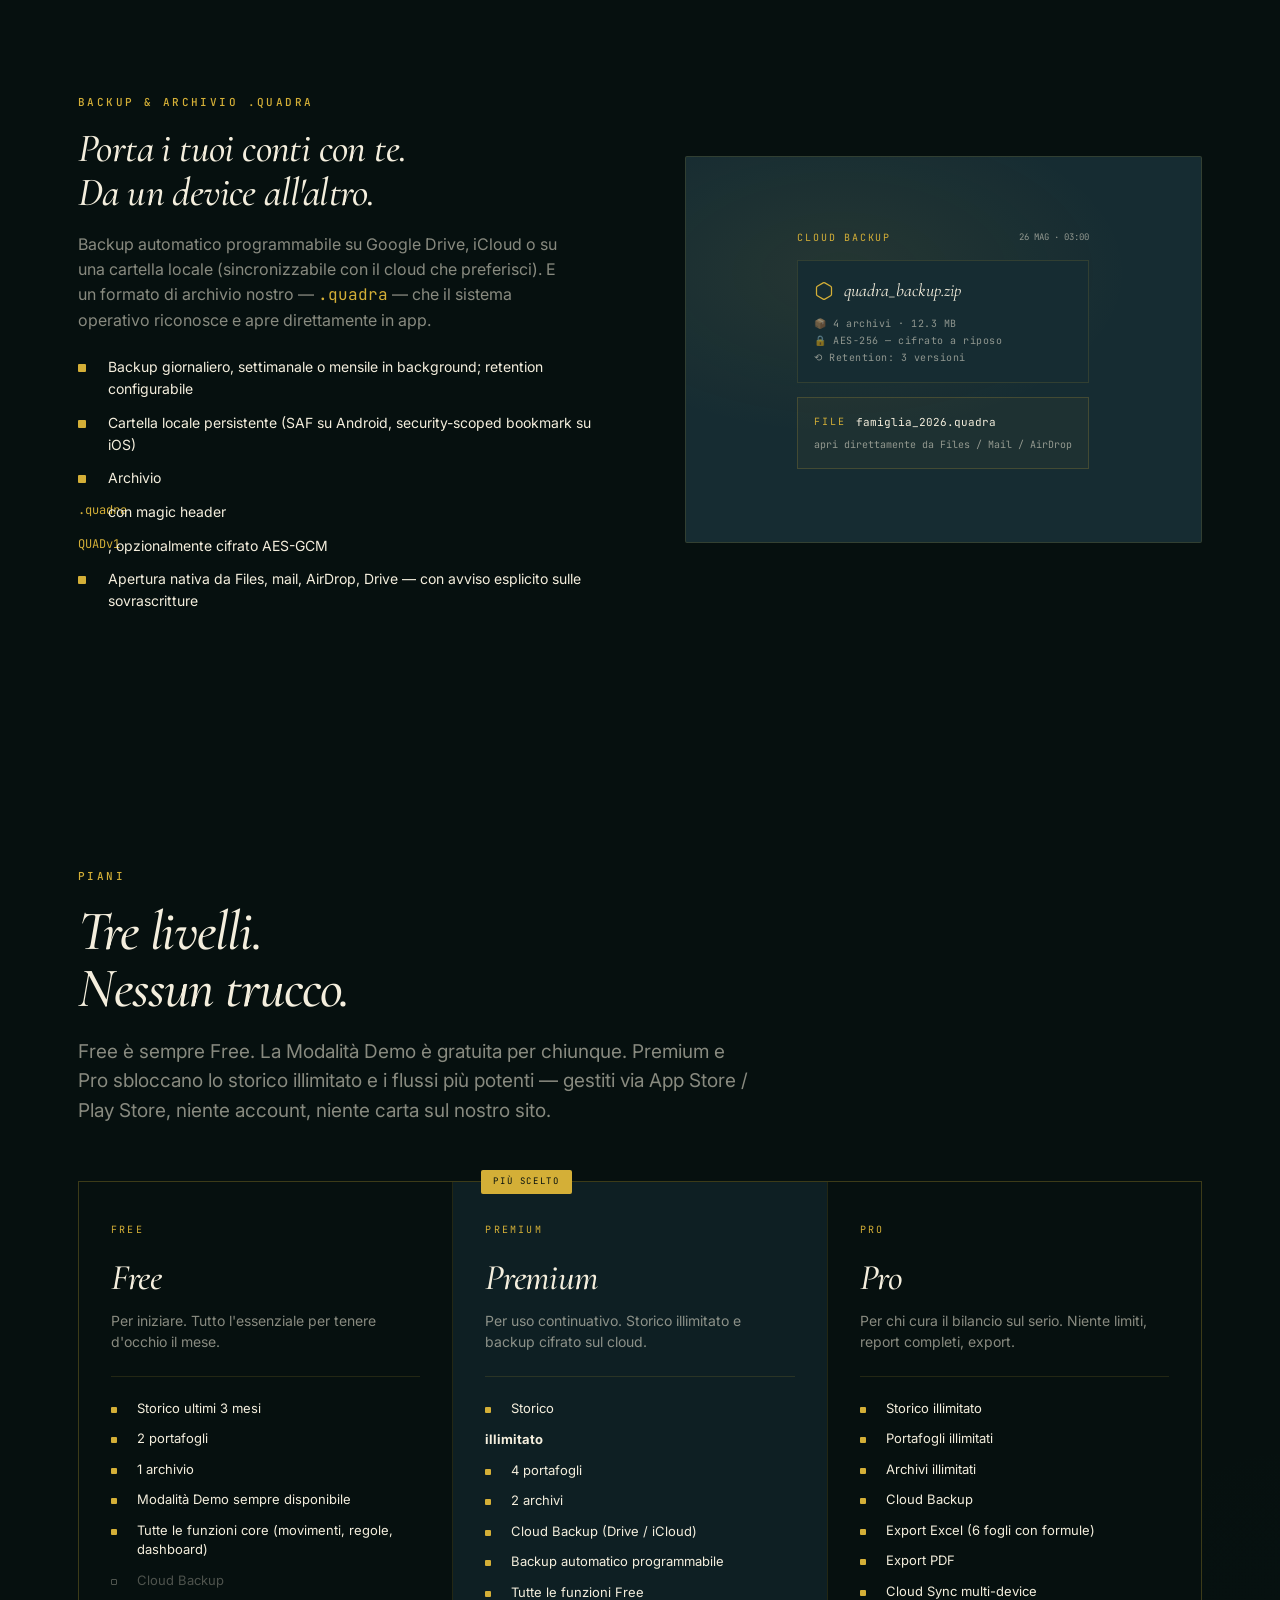
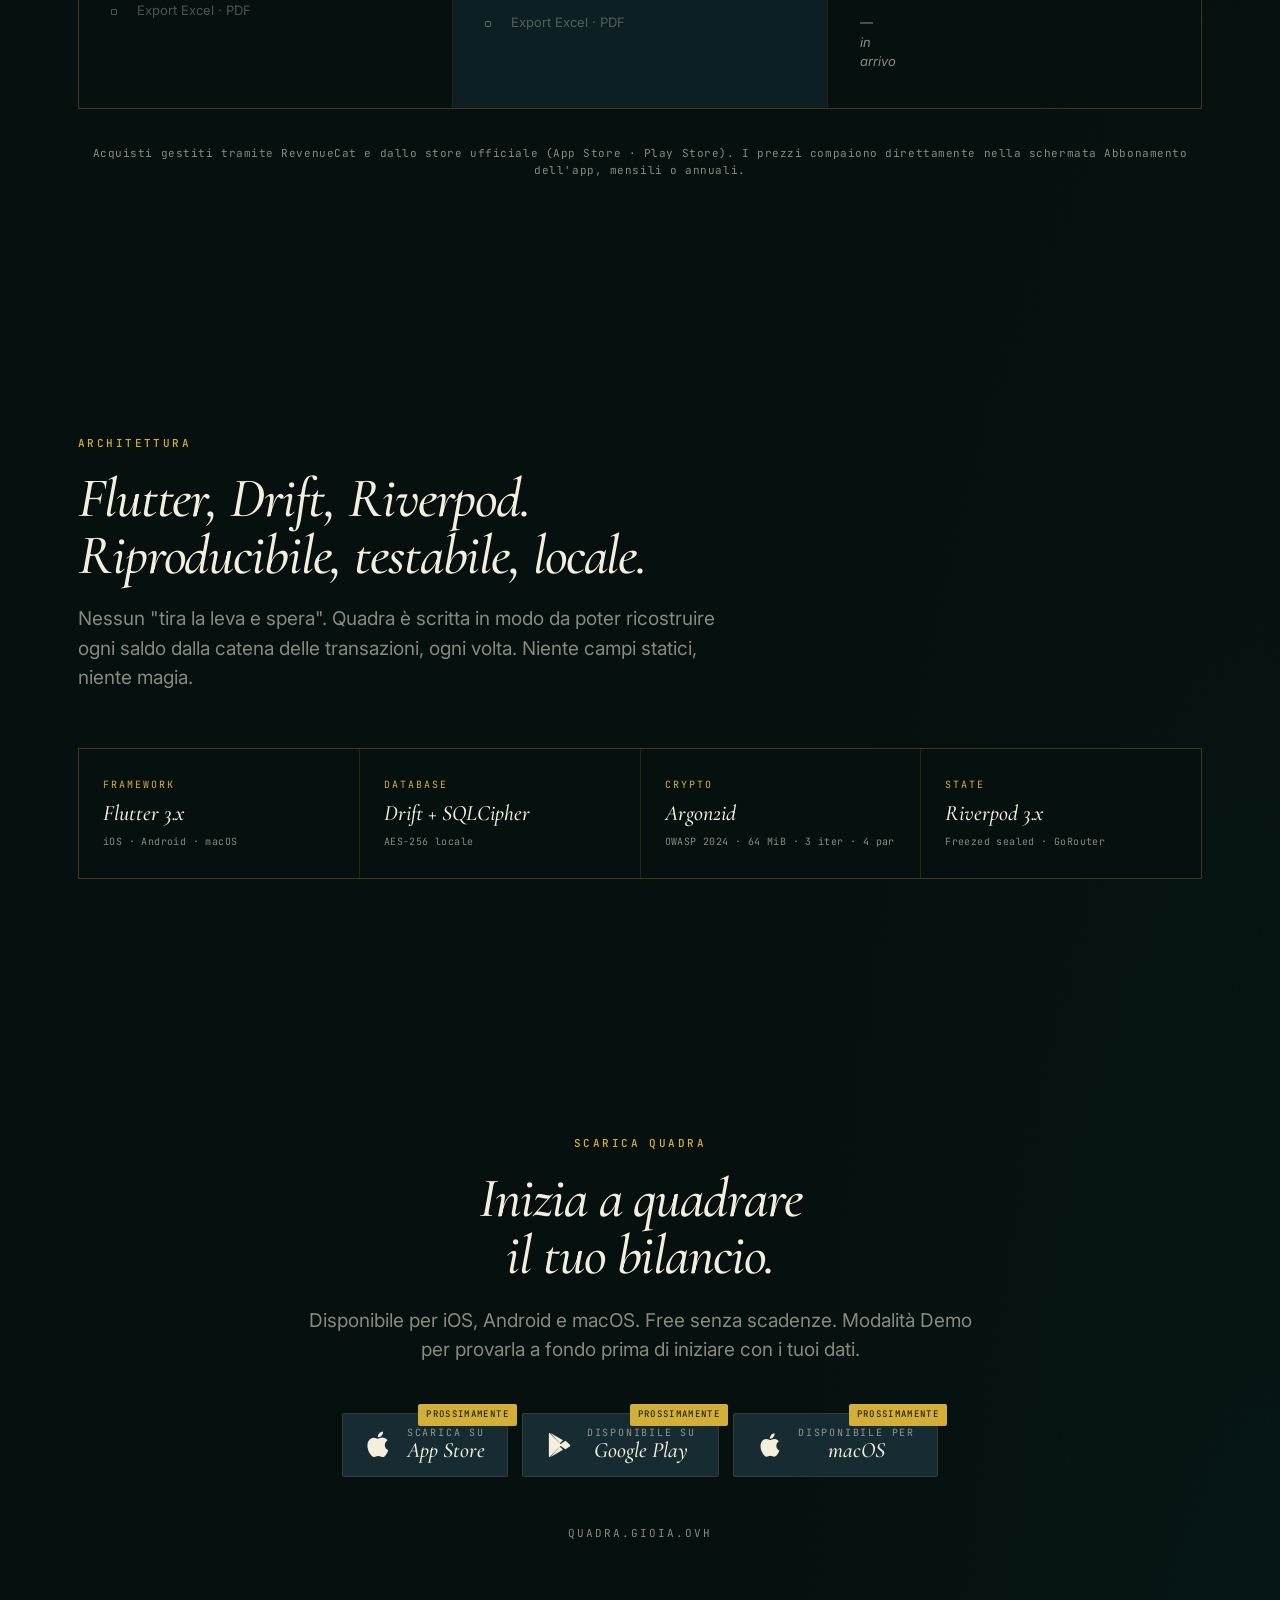
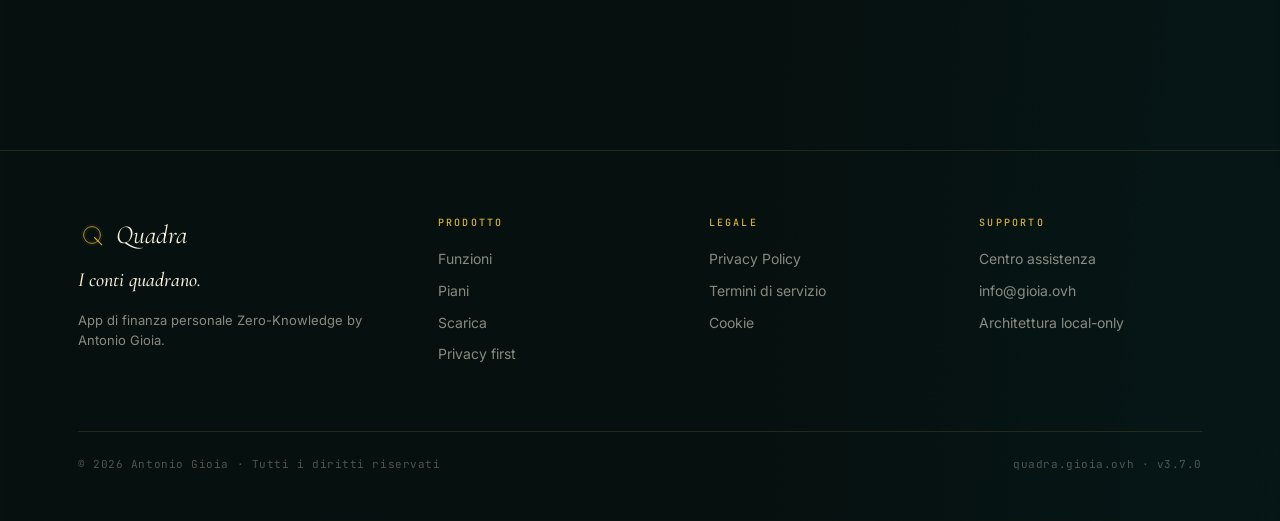
==== commit cf279baa: "Update Site" ====
--- a/index.html
+++ b/index.html
@@ -4,10 +4,10 @@
   <meta charset="UTF-8" />
   <meta name="viewport" content="width=device-width, initial-scale=1.0" />
   <title>Quadra — I conti quadrano</title>
-  <meta name="description" content="Quadra è un'app di finanza personale per tenere ogni euro al suo posto. Movimenti, regole automatiche, report mensili. iOS e Android." />
+  <meta name="description" content="Quadra è un'app di finanza personale Zero-Knowledge. Partita doppia, regole automatiche, report annuali. iOS, Android, macOS. I tuoi dati restano cifrati sul tuo dispositivo." />
   <meta name="theme-color" content="#06100F" />
   <meta property="og:title" content="Quadra — I conti quadrano" />
-  <meta property="og:description" content="App di finanza personale. Movimenti, regole automatiche, report mensili." />
+  <meta property="og:description" content="Bilancio personale Zero-Knowledge. Cifratura AES-256, partita doppia, report annuali. iOS · Android · macOS." />
   <meta property="og:image" content="assets/quadra/preview/mark-512.png" />
   <meta property="og:type" content="website" />
   <meta property="og:url" content="https://quadra.gioia.ovh/" />
@@ -40,9 +40,9 @@
       </a>
       <nav class="nav">
         <a href="#funzioni">Funzioni</a>
+        <a href="#piani">Piani</a>
         <a href="#download">Scarica</a>
         <a href="supporto.html">Supporto</a>
-        <a href="#contatti">Contatti</a>
       </nav>
     </div>
   </header>
@@ -51,9 +51,9 @@
   <section class="hero" data-screen-label="02 Hero">
     <div class="wrap hero-grid">
       <div>
-        <span class="eyebrow">app di finanza personale · v1.0</span>
+        <span class="eyebrow">finanza personale zero-knowledge · v3.7.0</span>
         <h1 class="h-display h-1">I conti<br /><span class="accent">quadrano.</span></h1>
-        <p class="lead">Quadra è il quaderno dove ogni euro trova il suo posto. Movimenti, regole automatiche, report mensili — senza fronzoli, senza pubblicità, senza condividere un solo dato.</p>
+        <p class="lead">Bilancio familiare con cifratura locale AES-256, partita doppia nativa e regole automatiche. Niente account, niente cloud obbligatorio, niente tracker — la tua Master Password è l'unica chiave, e non esiste nemmeno per noi.</p>
         <div class="cta-row">
           <a class="btn primary" href="#download">
             <span>Scarica l'app</span>
@@ -75,10 +75,10 @@
 
   <!-- ─── Numbers strip ───────────────────────────────── -->
   <div class="numbers-strip" data-screen-label="03 Stats">
-    <div class="stat"><span class="v">0</span><span class="k">dati lasciano il telefono</span></div>
-    <div class="stat"><span class="v">0</span><span class="k">account · 0 registrazione</span></div>
-    <div class="stat"><span class="v">CSV</span><span class="k">import da ogni banca</span></div>
-    <div class="stat"><span class="v">IFTTT</span><span class="k">regole automatiche</span></div>
+    <div class="stat"><span class="v">AES-256</span><span class="k">cifratura locale · Argon2id</span></div>
+    <div class="stat"><span class="v">0</span><span class="k">tracker · analytics · ads</span></div>
+    <div class="stat"><span class="v">CSV·XLS·XLSX</span><span class="k">import multiformato OTA</span></div>
+    <div class="stat"><span class="v">IT · EN</span><span class="k">iOS · Android · macOS</span></div>
   </div>
 
   <!-- ─── Funzioni · grid ─────────────────────────────── -->
@@ -86,40 +86,40 @@
     <div class="wrap">
       <div class="section-head">
         <span class="eyebrow">funzioni</span>
-        <h2 class="h-display h-2">Tutto quello che serve.<br />Niente di più.</h2>
-        <p class="lead">Sei pilastri pensati per chi vuole capire dove vanno i propri soldi senza diventare un contabile.</p>
+        <h2 class="h-display h-2">Sei pilastri.<br />Un'app che fa quadrato.</h2>
+        <p class="lead">Da una semplice Master Password parte tutto: cifratura del database, partita doppia, import bancario, regole automatiche, report e backup. Senza compromessi sulla privacy.</p>
       </div>
 
       <div class="grid-3">
         <div class="cell">
           <span class="num">01</span>
-          <h3>Movimenti<br />in chiaro</h3>
-          <p>Entrate e uscite con categoria, portafoglio, nota e tag. Cerca per importo, periodo, parola: trovi tutto in un secondo.</p>
+          <h3>Zero-Knowledge<br />by design</h3>
+          <p>Database SQLCipher AES-256, chiave derivata con Argon2id (m=64 MiB, t=3, p=4). La chiave vive solo in RAM, mai su disco. Nessuna procedura di reset password: nemmeno noi possiamo entrare.</p>
         </div>
         <div class="cell">
           <span class="num">02</span>
-          <h3>Regole IFTTT</h3>
-          <p>Crea regole automatiche: <em>se la descrizione contiene "Esselunga" allora categoria Spesa</em>. Quadra impara dal tuo storico.</p>
+          <h3>Partita doppia<br />nativa</h3>
+          <p>Ogni transazione ha conto di addebito e accredito. Saldo calcolato dinamicamente, opening balance esplicito, riconciliazione con la banca, giroconti tracciati su entrambi i lati. Anche split-reconciliation.</p>
         </div>
         <div class="cell">
           <span class="num">03</span>
-          <h3>Import CSV</h3>
-          <p>Importa l'estratto conto della tua banca: Quadra deduplica, categorizza e ti chiede solo i casi ambigui.</p>
+          <h3>Import OTA<br />multiformato</h3>
+          <p>CSV, XLS (BIFF8) e XLSX letti da un parser unificato che segue profili JSON scaricabili over-the-air. Nuove banche senza aggiornare l'app. Parser Builder integrato per profili personalizzati.</p>
         </div>
         <div class="cell">
           <span class="num">04</span>
-          <h3>Report mensili</h3>
-          <p>Bilancio del mese, spese per categoria, confronto con il mese prima. Esporta in PDF quando ti serve.</p>
+          <h3>Motore regole<br />IFTTT</h3>
+          <p>Condizioni multiple, regex opzionale, filtri per direzione e importo. Wizard che propone regole partendo dai movimenti non categorizzati. Riapplica tutto con anteprima.</p>
         </div>
         <div class="cell">
           <span class="num">05</span>
-          <h3>Portafogli multipli</h3>
-          <p>Conto corrente, contanti, carte: tieni traccia separata di ognuno e vedi il saldo aggregato in dashboard.</p>
+          <h3>Liquidità<br />o Budget</h3>
+          <p>Due lenti persistenti per archivio. La Dashboard ti dice se sei in attivo, dove finiscono i soldi e quanto risparmi davvero — separando cassa e budget.</p>
         </div>
         <div class="cell">
           <span class="num">06</span>
-          <h3>Categorie tue</h3>
-          <p>Le categorie predefinite sono un punto di partenza. Crea, rinomina, accorpa, archivia: la tassonomia è la tua.</p>
+          <h3>Cloud Backup<br />& archivio .quadra</h3>
+          <p>Backup zero-knowledge su Google Drive o iCloud (opzionale), automatico programmabile. Archivio <code style="font-family:var(--mono);font-size:12px;color:var(--gold);">.quadra</code> esportabile e apribile direttamente dal sistema operativo.</p>
         </div>
       </div>
     </div>
@@ -130,18 +130,17 @@
     <div class="wrap">
       <div class="feature-row">
         <div class="feature-copy">
-          <span class="eyebrow">dashboard mensile</span>
+          <span class="eyebrow">dashboard duale</span>
           <h3>Sai sempre come sta andando il mese.</h3>
-          <p>Una sola schermata ti dice se sei in attivo o in passivo, quanto hai risparmiato e dove sono finiti i soldi. Niente grafici da analista finanziario — solo i numeri che contano.</p>
+          <p>Una schermata ti dice se sei in attivo, quanto hai risparmiato e dove sono finiti i soldi. Niente grafici da analista — solo i numeri che contano, con la lente giusta.</p>
           <ul class="bullets">
-            <li>Risultato del mese in evidenza, confronto con il mese prima</li>
-            <li>Top spese per categoria con barra di proporzione</li>
-            <li>Saldo aggregato di tutti i portafogli</li>
-            <li>Cambia mese con un tap, lo storico è infinito</li>
+            <li>KPI mensili: entrate, uscite, risparmio netto, Savings Rate, badge di variazione vs mese precedente</li>
+            <li>Modalità Liquidità o Budget — due viste persistenti per archivio</li>
+            <li>Card cashflow per ogni portafoglio con bar chart, progress bar e KPI</li>
+            <li>Cambio mese con un tap (anche swipe), storico illimitato dal piano Premium</li>
           </ul>
         </div>
         <div class="feature-art">
-          <!-- mini phone visual (placeholder, non viene mai vista a piena res) -->
           <div class="phone-shell">
             <div class="phone-screen">
               <div style="display:flex;justify-content:space-between;align-items:center;">
@@ -149,11 +148,12 @@
                 <span style="font-family:var(--mono);font-size:9px;color:var(--muted);">↓ 23.4%</span>
               </div>
               <div style="border:1px solid var(--gold-hair);padding:14px;border-radius:2px;background:rgba(212,175,55,0.04);">
-                <div style="font-family:var(--mono);font-size:9px;color:var(--muted);letter-spacing:0.18em;margin-bottom:4px;">RISULTATO</div>
+                <div style="font-family:var(--mono);font-size:9px;color:var(--muted);letter-spacing:0.18em;margin-bottom:4px;">RISULTATO · LIQUIDITÀ</div>
                 <div style="font-family:var(--serif);font-style:italic;font-size:34px;color:var(--gold);font-weight:500;line-height:1;">+€847,50</div>
                 <div style="display:flex;gap:12px;margin-top:12px;font-family:var(--mono);font-size:10px;">
                   <span style="color:var(--ivory);">↑ €3.620</span>
                   <span style="color:var(--muted);">↓ €2.772</span>
+                  <span style="color:var(--gold);">SR 23%</span>
                 </div>
               </div>
               <div style="display:flex;flex-direction:column;gap:8px;">
@@ -179,14 +179,14 @@
     <div class="wrap">
       <div class="feature-row reverse">
         <div class="feature-copy">
-          <span class="eyebrow">regole ifttt</span>
+          <span class="eyebrow">regole ifttt + wizard</span>
           <h3>Categorizza una volta. Per sempre.</h3>
-          <p>Le regole di Quadra leggono i tuoi movimenti come faresti tu, a mente: parola chiave, importo, portafoglio, periodo. Funzionano in tempo reale al momento dell'import.</p>
+          <p>Le regole leggono i movimenti come faresti tu: parola chiave, importo, direzione, portafoglio. Il wizard analizza i movimenti non categorizzati e ti propone le regole giuste — gestendo anche i giroconti.</p>
           <ul class="bullets">
-            <li>Wizard guidato: crei una regola partendo da un movimento esistente</li>
-            <li>Condizioni multiple in AND / OR, niente regex se non vuoi</li>
-            <li>Anteprima: vedi quanti movimenti vecchi vengono catturati prima di salvare</li>
-            <li>Le regole sono modificabili, disattivabili, esportabili</li>
+            <li>Sei operatori: contiene, inizia, finisce, uguale, regex, "contiene tutte"</li>
+            <li>Filtri per direzione e importo (&gt;, &lt;, intervallo); priorità con drag-and-drop</li>
+            <li>Wizard "Regole da transazioni non categorizzate" con detection automatica giroconti</li>
+            <li>Riapplica tutto con preview: rielabora lo storico in batch ottimizzato</li>
           </ul>
         </div>
         <div class="feature-art">
@@ -219,21 +219,58 @@
     </div>
   </section>
 
-  <!-- ─── Feature row 3 — Privacy ──────────────────────── -->
-  <section data-screen-label="07 Feature · Privacy">
+  <!-- ─── Feature row 3 — Import OTA ──────────────────── -->
+  <section data-screen-label="07 Feature · Import OTA">
     <div class="wrap">
       <div class="feature-row">
         <div class="feature-copy">
-          <span class="eyebrow">privacy by design</span>
-          <h3>I tuoi dati restano tuoi.</h3>
-          <p>Quadra <strong>non ha un server</strong>. I tuoi movimenti, le categorie, le regole vivono soltanto sul tuo telefono. Niente account, niente registrazione, niente cloud, niente tracker, niente terze parti. Zero-knowledge per progettazione: nemmeno noi possiamo vedere i tuoi numeri.</p>
+          <span class="eyebrow">motore ota di import</span>
+          <h3>Tutti i tracciati. Nessun aggiornamento.</h3>
+          <p>Un parser unificato interpreta CSV, XLS e XLSX seguendo profili JSON scaricabili over-the-air. Aggiungere una nuova banca non richiede un update dell'app — basta un nuovo profilo. E se la tua banca non c'è, il Parser Builder ti guida a crearne uno da un file di esempio.</p>
           <ul class="bullets">
-            <li>Tutti i dati restano sul dispositivo — mai trasmessi in rete</li>
-            <li>Nessun account, nessuna email, nessuna password</li>
-            <li>Esportazione completa dei tuoi dati in JSON o CSV</li>
-            <li>Disinstalli l'app? I tuoi dati spariscono con essa</li>
-          </ul>
-          <div style="margin-top:28px;display:flex;gap:18px;align-items:center;">
+            <li>Profili predefiniti: BPER, Revolut, BCC, Satispay e altre — sempre in aggiornamento</li>
+            <li>Flusso a 4 step: selezione → analisi → staging → conferma</li>
+            <li>Rilevamento duplicati con hash deterministici</li>
+            <li>Transfer Matcher: riconosce automaticamente i giroconti già registrati (±N giorni)</li>
+          </ul>
+        </div>
+        <div class="feature-art">
+          <div class="phone-shell">
+            <div class="phone-screen" style="gap:10px;">
+              <div style="font-family:var(--mono);font-size:9px;letter-spacing:0.18em;color:var(--gold);">STAGING · REVOLUT</div>
+              <div style="font-family:var(--serif);font-style:italic;font-size:16px;color:var(--ivory);line-height:1.2;">112 movimenti<br/><span style="color:var(--gold);font-size:13px;">3 duplicati · 8 giroconti</span></div>
+              <div style="border-top:1px solid var(--gold-hair);padding-top:10px;display:flex;flex-direction:column;gap:8px;">
+                <div style="display:flex;justify-content:space-between;font-size:11px;color:var(--ivory);"><span>15 apr · LIDL</span><span style="font-family:var(--mono);color:var(--gold);">−€42,30</span></div>
+                <div style="font-family:var(--mono);font-size:9px;color:var(--muted);letter-spacing:0.1em;">→ Spesa</div>
+                <div style="height:1px;background:var(--gold-hair);"></div>
+                <div style="display:flex;justify-content:space-between;font-size:11px;color:var(--ivory);"><span>14 apr · NEXI</span><span style="font-family:var(--mono);color:var(--ivory);">€180,00</span></div>
+                <div style="font-family:var(--mono);font-size:9px;color:var(--gold);letter-spacing:0.1em;">⇄ Giroconto · CC → Nexi</div>
+                <div style="height:1px;background:var(--gold-hair);"></div>
+                <div style="display:flex;justify-content:space-between;font-size:11px;color:var(--muted-2);"><span>13 apr · ENEL</span><span style="font-family:var(--mono);">−€72,10</span></div>
+                <div style="font-family:var(--mono);font-size:9px;color:var(--muted-2);letter-spacing:0.1em;">⊘ Duplicato — già presente</div>
+              </div>
+            </div>
+          </div>
+        </div>
+      </div>
+    </div>
+  </section>
+
+  <!-- ─── Feature row 4 — Privacy / Zero-Knowledge ──── -->
+  <section data-screen-label="08 Feature · Zero-Knowledge">
+    <div class="wrap">
+      <div class="feature-row reverse">
+        <div class="feature-copy">
+          <span class="eyebrow">zero-knowledge architecture</span>
+          <h3>I tuoi numeri restano tuoi.<br />Anche nel backup.</h3>
+          <p>Il database vive cifrato sul tuo dispositivo. La Master Password non lascia mai la RAM, e dalla password si deriva localmente la chiave AES via Argon2id. Sul disco ci sono solo salt e verifier SHA-256 — niente di recuperabile, neanche da noi.</p>
+          <ul class="bullets">
+            <li>SQLCipher (AES-256-CBC) via Drift encrypted extension</li>
+            <li>Biometria hardware-backed: Secure Enclave (iOS) / Android Keystore</li>
+            <li>Cloud Backup zero-knowledge: solo file <code style="font-family:var(--mono);font-size:12px;color:var(--gold);">.db</code> cifrato caricato; mai chiavi in chiaro</li>
+            <li>Nessun analytics, crash reporting, push, ads ID o tracciamento</li>
+          </ul>
+          <div style="margin-top:28px;display:flex;gap:18px;align-items:center;flex-wrap:wrap;">
             <a href="privacy.html" class="btn" style="height:44px;font-size:13px;">Privacy Policy</a>
             <a href="termini.html" style="font-size:13px;color:var(--muted);border-bottom:1px solid var(--gold-hair);padding-bottom:2px;">Termini di servizio</a>
           </div>
@@ -243,26 +280,164 @@
             <div style="position:absolute;inset:0;border:1px solid var(--gold-hair);border-radius:50%;"></div>
             <div style="position:absolute;inset:14%;border:1px solid var(--gold-hair);border-radius:50%;opacity:0.6;"></div>
             <div style="position:absolute;inset:28%;border:1px solid var(--gold-hair);border-radius:50%;opacity:0.4;"></div>
-            <div style="display:flex;flex-direction:column;align-items:center;gap:8px;z-index:2;">
+            <div style="display:flex;flex-direction:column;align-items:center;gap:8px;z-index:2;text-align:center;padding:0 24px;">
               <svg width="56" height="56" viewBox="0 0 24 24" fill="none" stroke="#D4AF37" stroke-width="1.4">
                 <path d="M12 2L3 6v6c0 5.5 3.8 10.7 9 12 5.2-1.3 9-6.5 9-12V6l-9-4z"/>
                 <path d="M9 12l2 2 4-4"/>
               </svg>
-              <span style="font-family:var(--mono);font-size:9px;letter-spacing:0.22em;text-transform:uppercase;color:var(--gold);">Zero-knowledge · Local-only</span>
-              <span style="font-family:var(--serif);font-style:italic;font-size:22px;color:var(--ivory);">solo sul tuo telefono</span>
-            </div>
-          </div>
+              <span style="font-family:var(--mono);font-size:9px;letter-spacing:0.22em;text-transform:uppercase;color:var(--gold);">Argon2id · AES-256 · SQLCipher</span>
+              <span style="font-family:var(--serif);font-style:italic;font-size:20px;color:var(--ivory);line-height:1.2;">la chiave la tieni tu</span>
+            </div>
+          </div>
+        </div>
+      </div>
+    </div>
+  </section>
+
+  <!-- ─── Feature row 5 — Backup & .quadra ─────────── -->
+  <section data-screen-label="09 Feature · Backup & .quadra">
+    <div class="wrap">
+      <div class="feature-row">
+        <div class="feature-copy">
+          <span class="eyebrow">backup & archivio .quadra</span>
+          <h3>Porta i tuoi conti con te.<br />Da un device all'altro.</h3>
+          <p>Backup automatico programmabile su Google Drive, iCloud o su una cartella locale (sincronizzabile con il cloud che preferisci). E un formato di archivio nostro — <code style="font-family:var(--mono);color:var(--gold);">.quadra</code> — che il sistema operativo riconosce e apre direttamente in app.</p>
+          <ul class="bullets">
+            <li>Backup giornaliero, settimanale o mensile in background; retention configurabile</li>
+            <li>Cartella locale persistente (SAF su Android, security-scoped bookmark su iOS)</li>
+            <li>Archivio <code style="font-family:var(--mono);font-size:12px;color:var(--gold);">.quadra</code> con magic header <code style="font-family:var(--mono);font-size:12px;color:var(--gold);">QUADv1</code>, opzionalmente cifrato AES-GCM</li>
+            <li>Apertura nativa da Files, mail, AirDrop, Drive — con avviso esplicito sulle sovrascritture</li>
+          </ul>
+        </div>
+        <div class="feature-art">
+          <div style="display:flex;flex-direction:column;gap:14px;align-items:stretch;width:100%;max-width:340px;padding:24px;">
+            <div style="display:flex;justify-content:space-between;align-items:center;">
+              <span style="font-family:var(--mono);font-size:10px;letter-spacing:0.18em;color:var(--gold);">CLOUD BACKUP</span>
+              <span style="font-family:var(--mono);font-size:9px;color:var(--muted);">26 MAG · 03:00</span>
+            </div>
+            <div style="border:1px solid var(--gold-hair);padding:16px;background:var(--card);">
+              <div style="display:flex;align-items:center;gap:10px;margin-bottom:10px;">
+                <svg width="20" height="20" viewBox="0 0 24 24" fill="none" stroke="#D4AF37" stroke-width="1.5"><path d="M21 16V8a2 2 0 0 0-1-1.73l-7-4a2 2 0 0 0-2 0l-7 4A2 2 0 0 0 3 8v8a2 2 0 0 0 1 1.73l7 4a2 2 0 0 0 2 0l7-4A2 2 0 0 0 21 16z"/></svg>
+                <span style="font-family:var(--serif);font-style:italic;font-size:18px;color:var(--ivory);">quadra_backup.zip</span>
+              </div>
+              <div style="font-family:var(--mono);font-size:10px;color:var(--muted);letter-spacing:0.05em;line-height:1.7;">
+                📦 4 archivi · 12.3 MB<br/>
+                🔒 AES-256 — cifrato a riposo<br/>
+                ⟲ Retention: 3 versioni
+              </div>
+            </div>
+            <div style="border:1px solid var(--gold-dim);padding:16px;background:rgba(212,175,55,0.04);">
+              <div style="display:flex;align-items:center;gap:10px;margin-bottom:6px;">
+                <span style="font-family:var(--mono);font-size:10px;color:var(--gold);letter-spacing:0.2em;">FILE</span>
+                <span style="font-family:var(--mono);font-size:11px;color:var(--ivory);">famiglia_2026.quadra</span>
+              </div>
+              <div style="font-family:var(--mono);font-size:10px;color:var(--muted);">apri direttamente da Files / Mail / AirDrop</div>
+            </div>
+          </div>
+        </div>
+      </div>
+    </div>
+  </section>
+
+  <!-- ─── Piani / Pricing ─────────────────────────────── -->
+  <section id="piani" data-screen-label="10 Piani">
+    <div class="wrap">
+      <div class="section-head">
+        <span class="eyebrow">piani</span>
+        <h2 class="h-display h-2">Tre livelli.<br />Nessun trucco.</h2>
+        <p class="lead">Free è sempre Free. La Modalità Demo è gratuita per chiunque. Premium e Pro sbloccano lo storico illimitato e i flussi più potenti — gestiti via App Store / Play Store, niente account, niente carta sul nostro sito.</p>
+      </div>
+
+      <div class="plans-grid">
+        <div class="plan-card">
+          <span class="tier-label">Free</span>
+          <div class="tier-name">Free</div>
+          <p class="tier-tagline">Per iniziare. Tutto l'essenziale per tenere d'occhio il mese.</p>
+          <ul class="plan-features">
+            <li>Storico ultimi 3 mesi</li>
+            <li>2 portafogli</li>
+            <li>1 archivio</li>
+            <li>Modalità Demo sempre disponibile</li>
+            <li>Tutte le funzioni core (movimenti, regole, dashboard)</li>
+            <li class="dim">Cloud Backup</li>
+            <li class="dim">Export Excel · PDF</li>
+          </ul>
+        </div>
+        <div class="plan-card featured">
+          <span class="pop-pill">Più scelto</span>
+          <span class="tier-label">Premium</span>
+          <div class="tier-name">Premium</div>
+          <p class="tier-tagline">Per uso continuativo. Storico illimitato e backup cifrato sul cloud.</p>
+          <ul class="plan-features">
+            <li>Storico <strong>illimitato</strong></li>
+            <li>4 portafogli</li>
+            <li>2 archivi</li>
+            <li>Cloud Backup (Drive / iCloud)</li>
+            <li>Backup automatico programmabile</li>
+            <li>Tutte le funzioni Free</li>
+            <li class="dim">Export Excel · PDF</li>
+          </ul>
+        </div>
+        <div class="plan-card">
+          <span class="tier-label">Pro</span>
+          <div class="tier-name">Pro</div>
+          <p class="tier-tagline">Per chi cura il bilancio sul serio. Niente limiti, report completi, export.</p>
+          <ul class="plan-features">
+            <li>Storico illimitato</li>
+            <li>Portafogli illimitati</li>
+            <li>Archivi illimitati</li>
+            <li>Cloud Backup</li>
+            <li>Export Excel (6 fogli con formule)</li>
+            <li>Export PDF</li>
+            <li>Cloud Sync multi-device <em style="color:var(--muted);font-style:italic;">— in arrivo</em></li>
+          </ul>
+        </div>
+      </div>
+
+      <p class="pricing-footnote">Acquisti gestiti tramite RevenueCat e dallo store ufficiale (App Store · Play Store). I prezzi compaiono direttamente nella schermata Abbonamento dell'app, mensili o annuali.</p>
+    </div>
+  </section>
+
+  <!-- ─── Architettura tecnica ─────────────────────── -->
+  <section data-screen-label="11 Architettura">
+    <div class="wrap">
+      <div class="section-head">
+        <span class="eyebrow">architettura</span>
+        <h2 class="h-display h-2">Flutter, Drift, Riverpod.<br />Riproducibile, testabile, locale.</h2>
+        <p class="lead">Nessun "tira la leva e spera". Quadra è scritta in modo da poter ricostruire ogni saldo dalla catena delle transazioni, ogni volta. Niente campi statici, niente magia.</p>
+      </div>
+
+      <div class="spec-strip">
+        <div class="spec">
+          <span class="label">Framework</span>
+          <span class="value">Flutter 3.x</span>
+          <span class="meta">iOS · Android · macOS</span>
+        </div>
+        <div class="spec">
+          <span class="label">Database</span>
+          <span class="value">Drift + SQLCipher</span>
+          <span class="meta">AES-256 locale</span>
+        </div>
+        <div class="spec">
+          <span class="label">Crypto</span>
+          <span class="value">Argon2id</span>
+          <span class="meta">OWASP 2024 · 64 MiB · 3 iter · 4 par</span>
+        </div>
+        <div class="spec">
+          <span class="label">State</span>
+          <span class="value">Riverpod 3.x</span>
+          <span class="meta">Freezed sealed · GoRouter</span>
         </div>
       </div>
     </div>
   </section>
 
   <!-- ─── Download ───────────────────────────────────── -->
-  <section id="download" data-screen-label="08 Download">
+  <section id="download" data-screen-label="12 Download">
     <div class="wrap" style="text-align:center;">
       <span class="eyebrow" style="margin-bottom:18px;display:block;">scarica quadra</span>
       <h2 class="h-display h-2" style="margin-bottom:22px;">Inizia a quadrare<br />il tuo bilancio.</h2>
-      <p class="lead" style="margin:0 auto 48px;">Disponibile per iOS e Android. Gratuita per uso personale.</p>
+      <p class="lead" style="margin:0 auto 48px;">Disponibile per iOS, Android e macOS. Free senza scadenze. Modalità Demo per provarla a fondo prima di iniziare con i tuoi dati.</p>
 
       <div class="store-row" style="justify-content:center;">
         <a class="store-badge" href="#" aria-label="Scarica su App Store">
@@ -282,6 +457,16 @@
           <div class="stack">
             <span class="small">Disponibile su</span>
             <span class="big">Google Play</span>
+          </div>
+          <span class="pill">Prossimamente</span>
+        </a>
+        <a class="store-badge" href="#" aria-label="Disponibile per macOS">
+          <svg class="glyph" viewBox="0 0 24 24" fill="currentColor">
+            <path d="M18.71 19.5c-.83 1.24-1.71 2.45-3.05 2.47-1.34.03-1.77-.79-3.29-.79-1.53 0-2 .77-3.27.82-1.31.05-2.3-1.32-3.14-2.53C4.25 17 2.94 12.45 4.7 9.39c.87-1.52 2.43-2.48 4.12-2.51 1.28-.02 2.5.87 3.29.87.78 0 2.26-1.07 3.81-.91.65.03 2.47.26 3.64 1.98-.09.06-2.17 1.28-2.15 3.81.03 3.02 2.65 4.03 2.68 4.04-.03.07-.42 1.44-1.38 2.83M13 3.5c.73-.83 1.94-1.46 2.94-1.5.13 1.17-.34 2.35-1.04 3.19-.69.85-1.83 1.51-2.95 1.42-.15-1.15.41-2.35 1.05-3.11z"/>
+          </svg>
+          <div class="stack">
+            <span class="small">Disponibile per</span>
+            <span class="big">macOS</span>
           </div>
           <span class="pill">Prossimamente</span>
         </a>
@@ -308,11 +493,12 @@
             <span style="font-family:var(--serif);font-style:italic;font-size:26px;color:var(--ivory);">Quadra</span>
           </div>
           <div class="claim">I conti quadrano.</div>
-          <p style="font-size:13px;">App di finanza personale by Antonio Gioia.</p>
+          <p style="font-size:13px;">App di finanza personale Zero-Knowledge by Antonio Gioia.</p>
         </div>
         <div class="footer-col">
           <h4>Prodotto</h4>
           <a href="#funzioni">Funzioni</a>
+          <a href="#piani">Piani</a>
           <a href="#download">Scarica</a>
           <a href="privacy.html">Privacy first</a>
         </div>
@@ -325,13 +511,13 @@
         <div class="footer-col">
           <h4>Supporto</h4>
           <a href="supporto.html">Centro assistenza</a>
-          <a href="mailto:quadra@gioia.ovh">quadra@gioia.ovh</a>
-          <a href="supporto.html#status">Stato servizio</a>
+          <a href="mailto:info@gioia.ovh">info@gioia.ovh</a>
+          <a href="supporto.html#architettura">Architettura local-only</a>
         </div>
       </div>
       <div class="footer-meta">
         <span>© 2026 Antonio Gioia · Tutti i diritti riservati</span>
-        <span>quadra.gioia.ovh · v1.0</span>
+        <span>quadra.gioia.ovh · v3.7.0</span>
       </div>
     </div>
   </footer>
--- a/site.css
+++ b/site.css
@@ -511,8 +511,134 @@
 }
 .rule-row .line { flex: 1; height: 1px; background: var(--gold-hair); }
 
+/* ─── Pricing / piani ─── */
+.plans-grid {
+  display: grid;
+  grid-template-columns: repeat(3, 1fr);
+  gap: 1px;
+  background: var(--gold-hair);
+  border: 1px solid var(--gold-hair);
+  margin-top: 56px;
+}
+.plan-card {
+  background: var(--bg);
+  padding: 40px 32px 36px;
+  display: flex; flex-direction: column; gap: 22px;
+  position: relative;
+}
+.plan-card.featured { background: var(--bg-soft); }
+.plan-card .tier-label {
+  font-family: var(--mono);
+  font-size: 10px;
+  letter-spacing: 0.22em;
+  text-transform: uppercase;
+  color: var(--gold);
+}
+.plan-card .tier-name {
+  font-family: var(--serif);
+  font-style: italic;
+  font-weight: 500;
+  font-size: 36px;
+  color: var(--ivory);
+  line-height: 1;
+  letter-spacing: -0.01em;
+}
+.plan-card .tier-tagline {
+  font-size: 14px;
+  color: var(--muted);
+  line-height: 1.55;
+  min-height: 44px;
+  margin-top: -8px;
+}
+.plan-card .plan-features {
+  list-style: none;
+  display: flex; flex-direction: column;
+  gap: 11px;
+  border-top: 1px solid var(--gold-hair);
+  padding-top: 22px;
+}
+.plan-card .plan-features li {
+  display: grid;
+  grid-template-columns: 14px 1fr;
+  gap: 12px;
+  font-size: 13px;
+  color: var(--ivory);
+  line-height: 1.5;
+}
+.plan-card .plan-features li.dim { color: var(--muted-2); }
+.plan-card .plan-features li::before {
+  content: '';
+  width: 6px; height: 6px;
+  margin-top: 8px;
+  background: var(--gold);
+  border-radius: 1px;
+}
+.plan-card .plan-features li.dim::before {
+  background: transparent;
+  border: 1px solid var(--muted-2);
+}
+.plan-card .pop-pill {
+  position: absolute;
+  top: 0; left: 28px;
+  transform: translateY(-50%);
+  font-family: var(--mono);
+  font-size: 9px;
+  letter-spacing: 0.18em;
+  text-transform: uppercase;
+  color: var(--bg);
+  background: var(--gold);
+  padding: 5px 12px;
+  border-radius: 2px;
+}
+.pricing-footnote {
+  margin-top: 36px;
+  font-family: var(--mono);
+  font-size: 11px;
+  letter-spacing: 0.05em;
+  color: var(--muted);
+  text-align: center;
+}
+
+/* ─── Architecture / spec strip ─── */
+.spec-strip {
+  display: grid;
+  grid-template-columns: repeat(4, 1fr);
+  gap: 1px;
+  background: var(--gold-hair);
+  border: 1px solid var(--gold-hair);
+  margin-top: 48px;
+}
+.spec-strip .spec {
+  background: var(--bg);
+  padding: 28px 24px;
+  display: flex; flex-direction: column; gap: 8px;
+}
+.spec .label {
+  font-family: var(--mono);
+  font-size: 10px;
+  letter-spacing: 0.2em;
+  color: var(--gold);
+  text-transform: uppercase;
+}
+.spec .value {
+  font-family: var(--serif);
+  font-style: italic;
+  font-weight: 500;
+  font-size: 22px;
+  color: var(--ivory);
+  line-height: 1.15;
+}
+.spec .meta {
+  font-family: var(--mono);
+  font-size: 10px;
+  color: var(--muted);
+  letter-spacing: 0.04em;
+}
+
 /* ─── Mobile ─── */
 @media (max-width: 880px) {
+  .plans-grid { grid-template-columns: 1fr; }
+  .spec-strip { grid-template-columns: 1fr 1fr; }
   .hero-grid, .feature-row, .feature-row.reverse { grid-template-columns: 1fr; gap: 48px; }
   .feature-row.reverse .feature-art { order: 0; }
   .grid-3 { grid-template-columns: 1fr; }
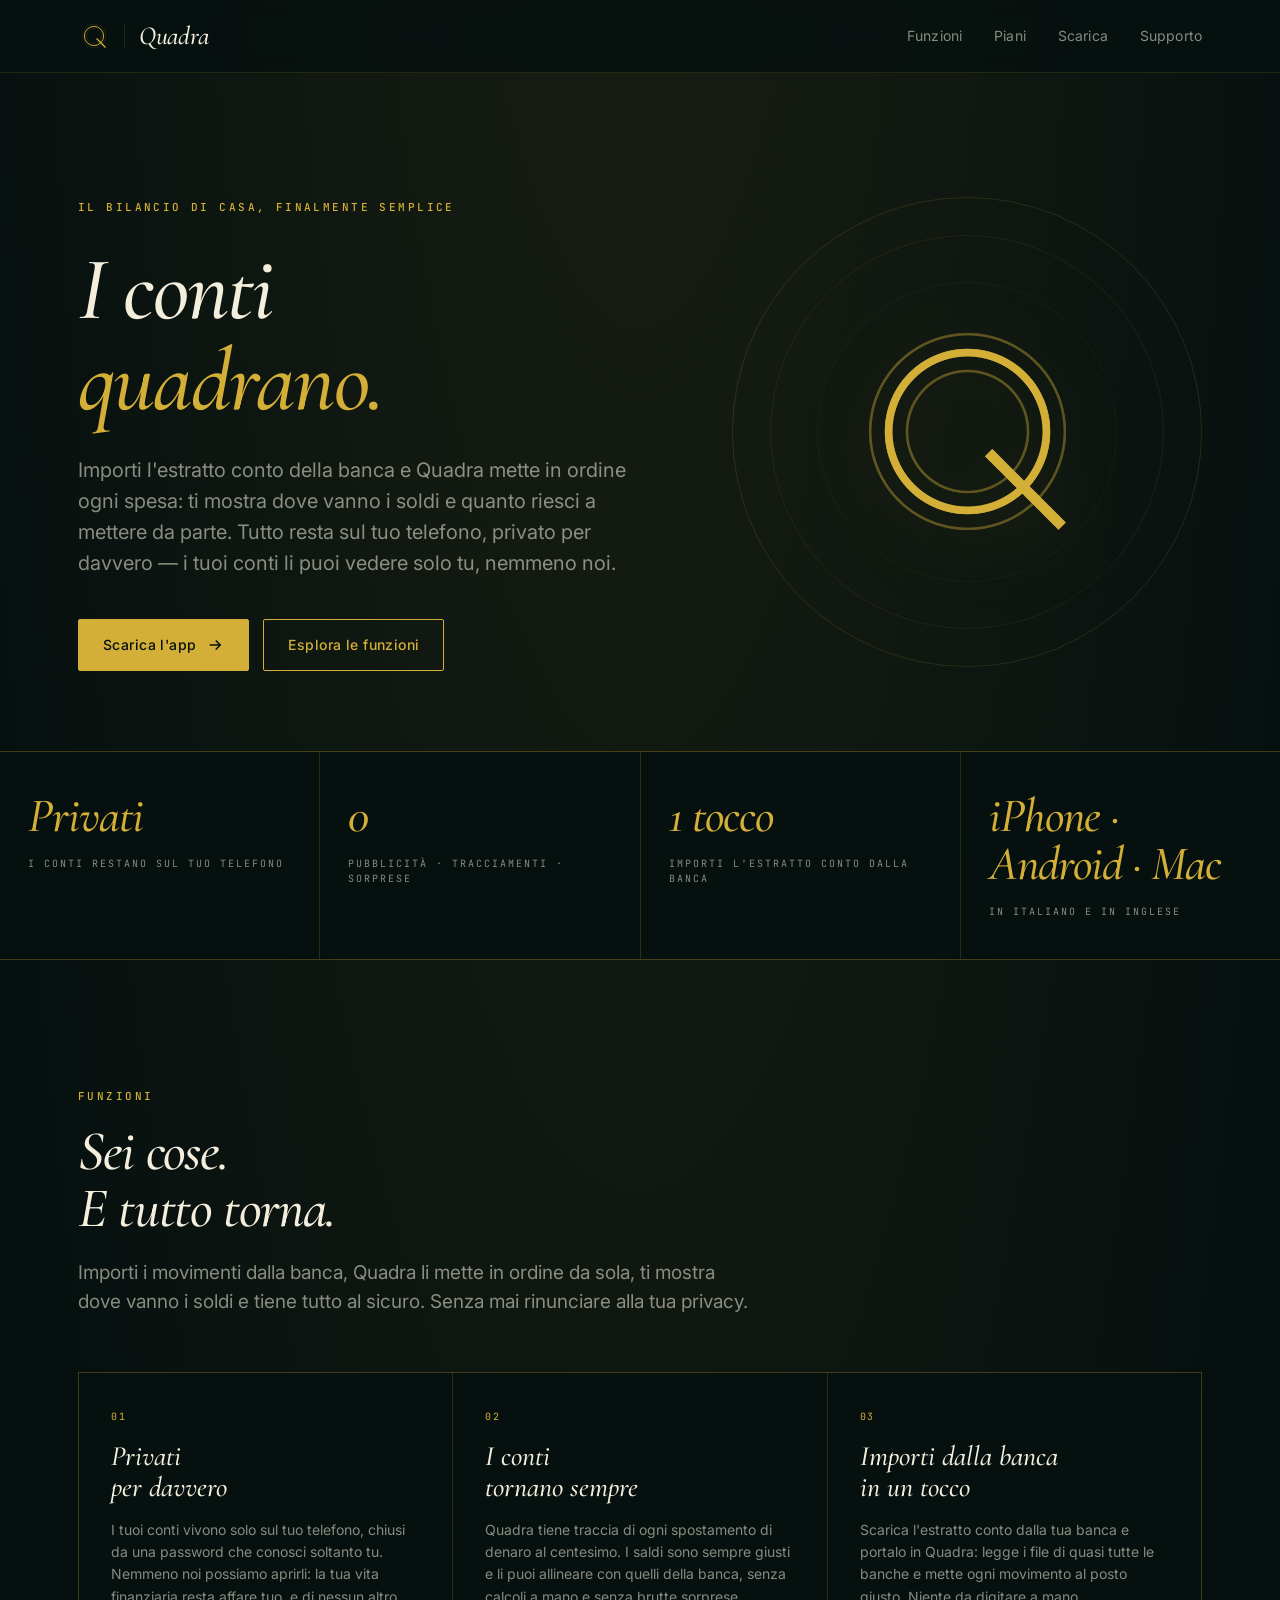
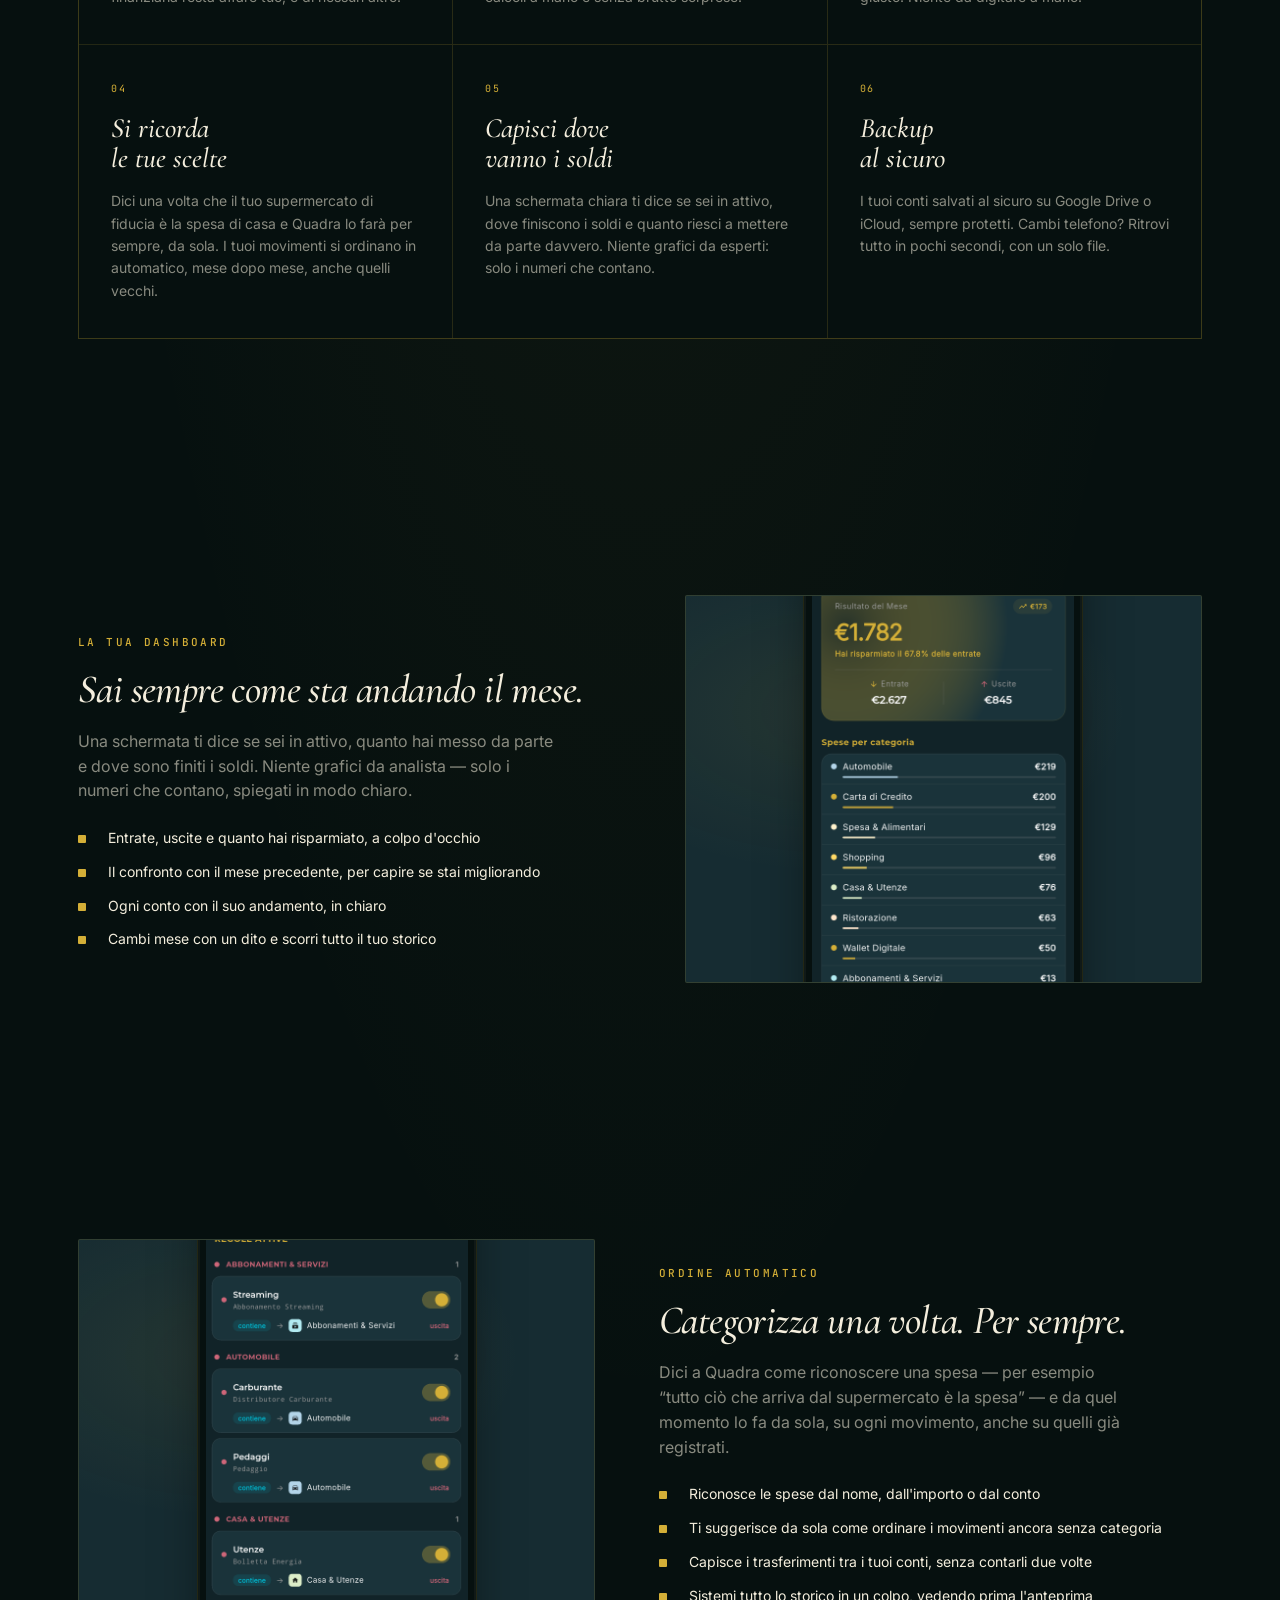
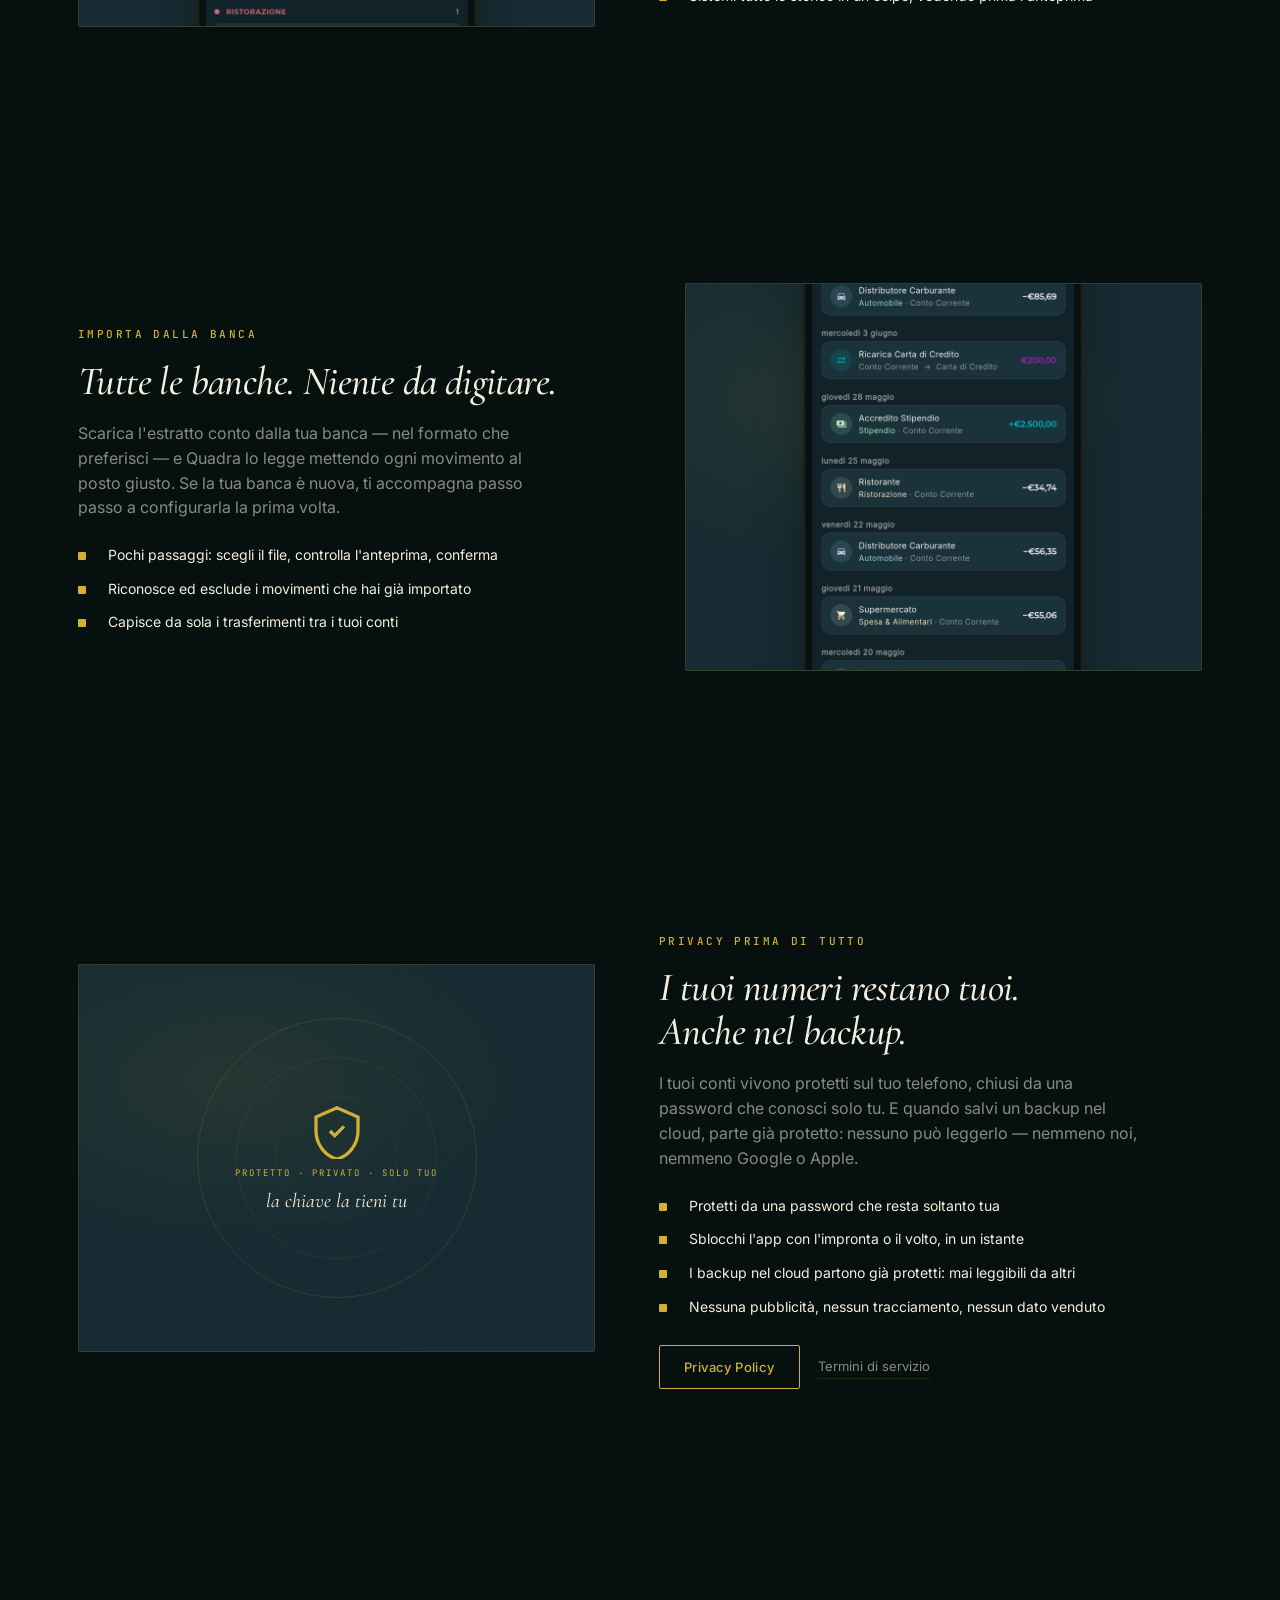
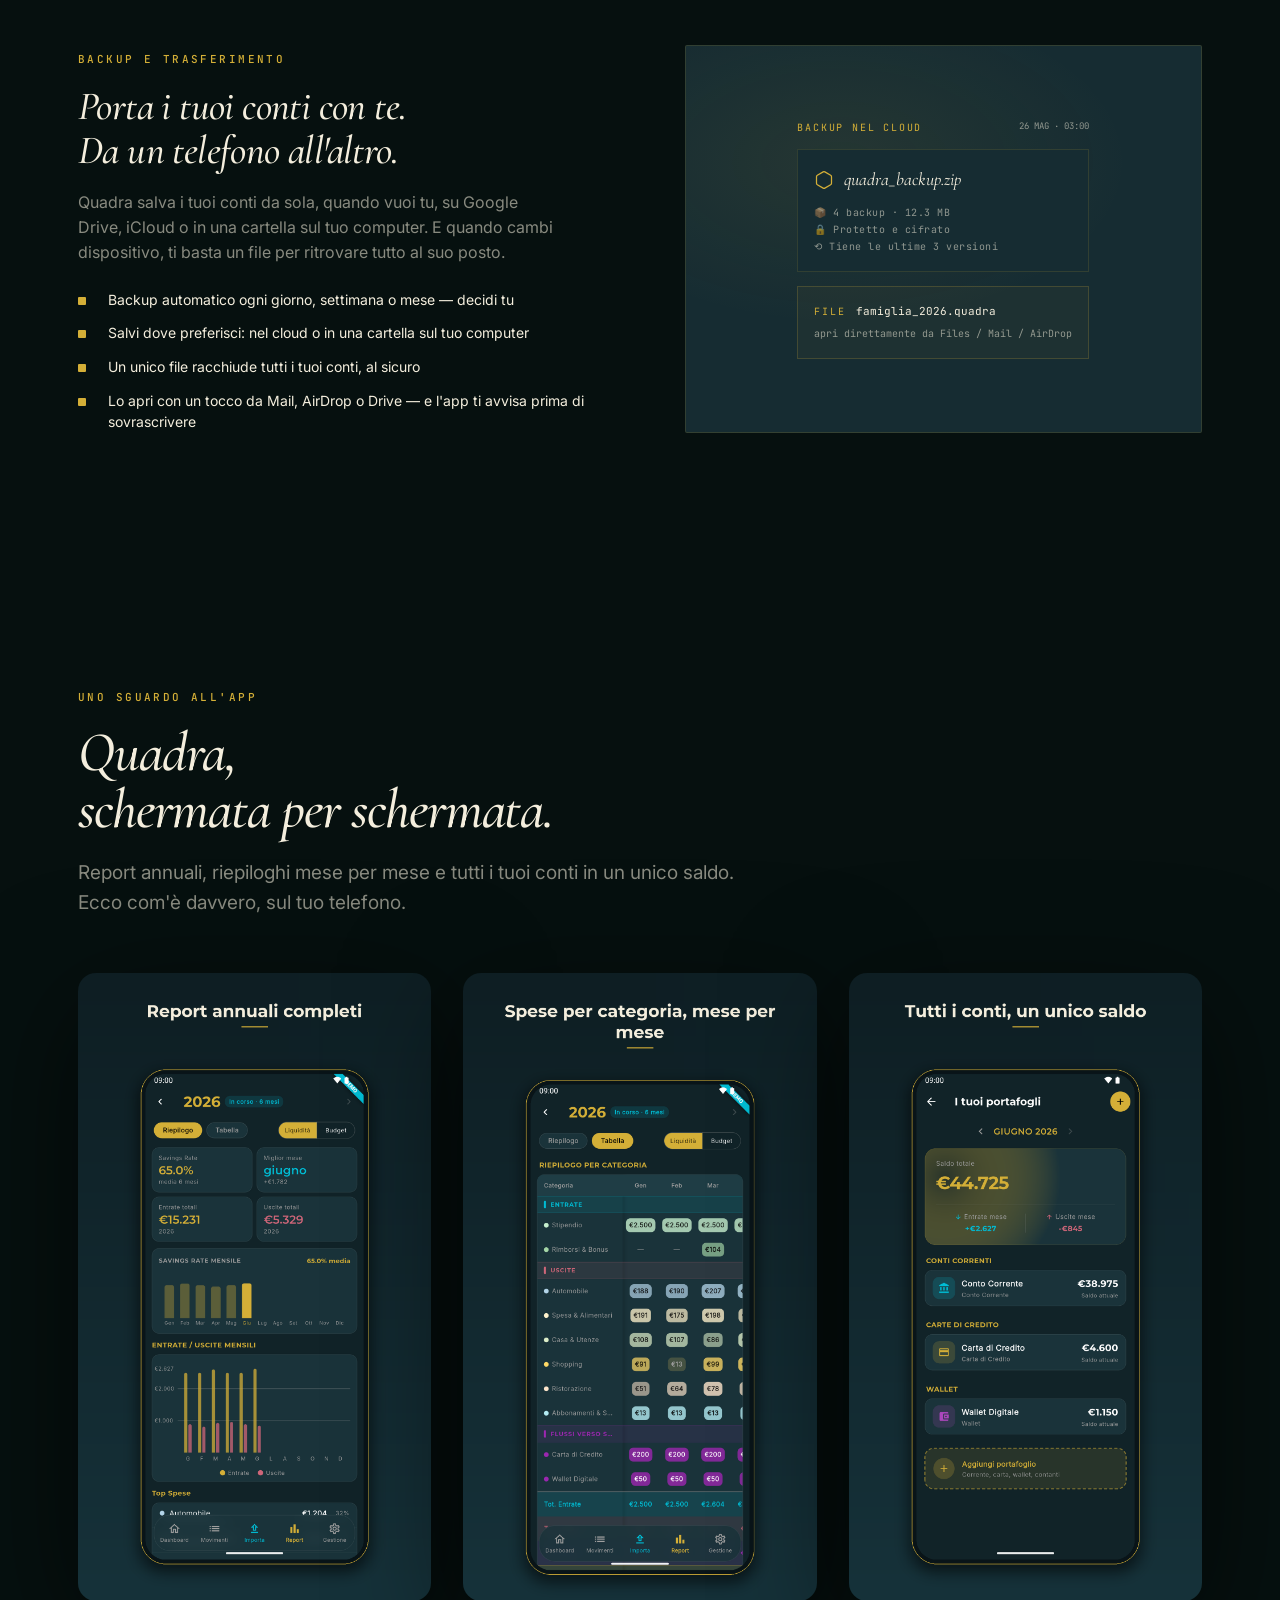
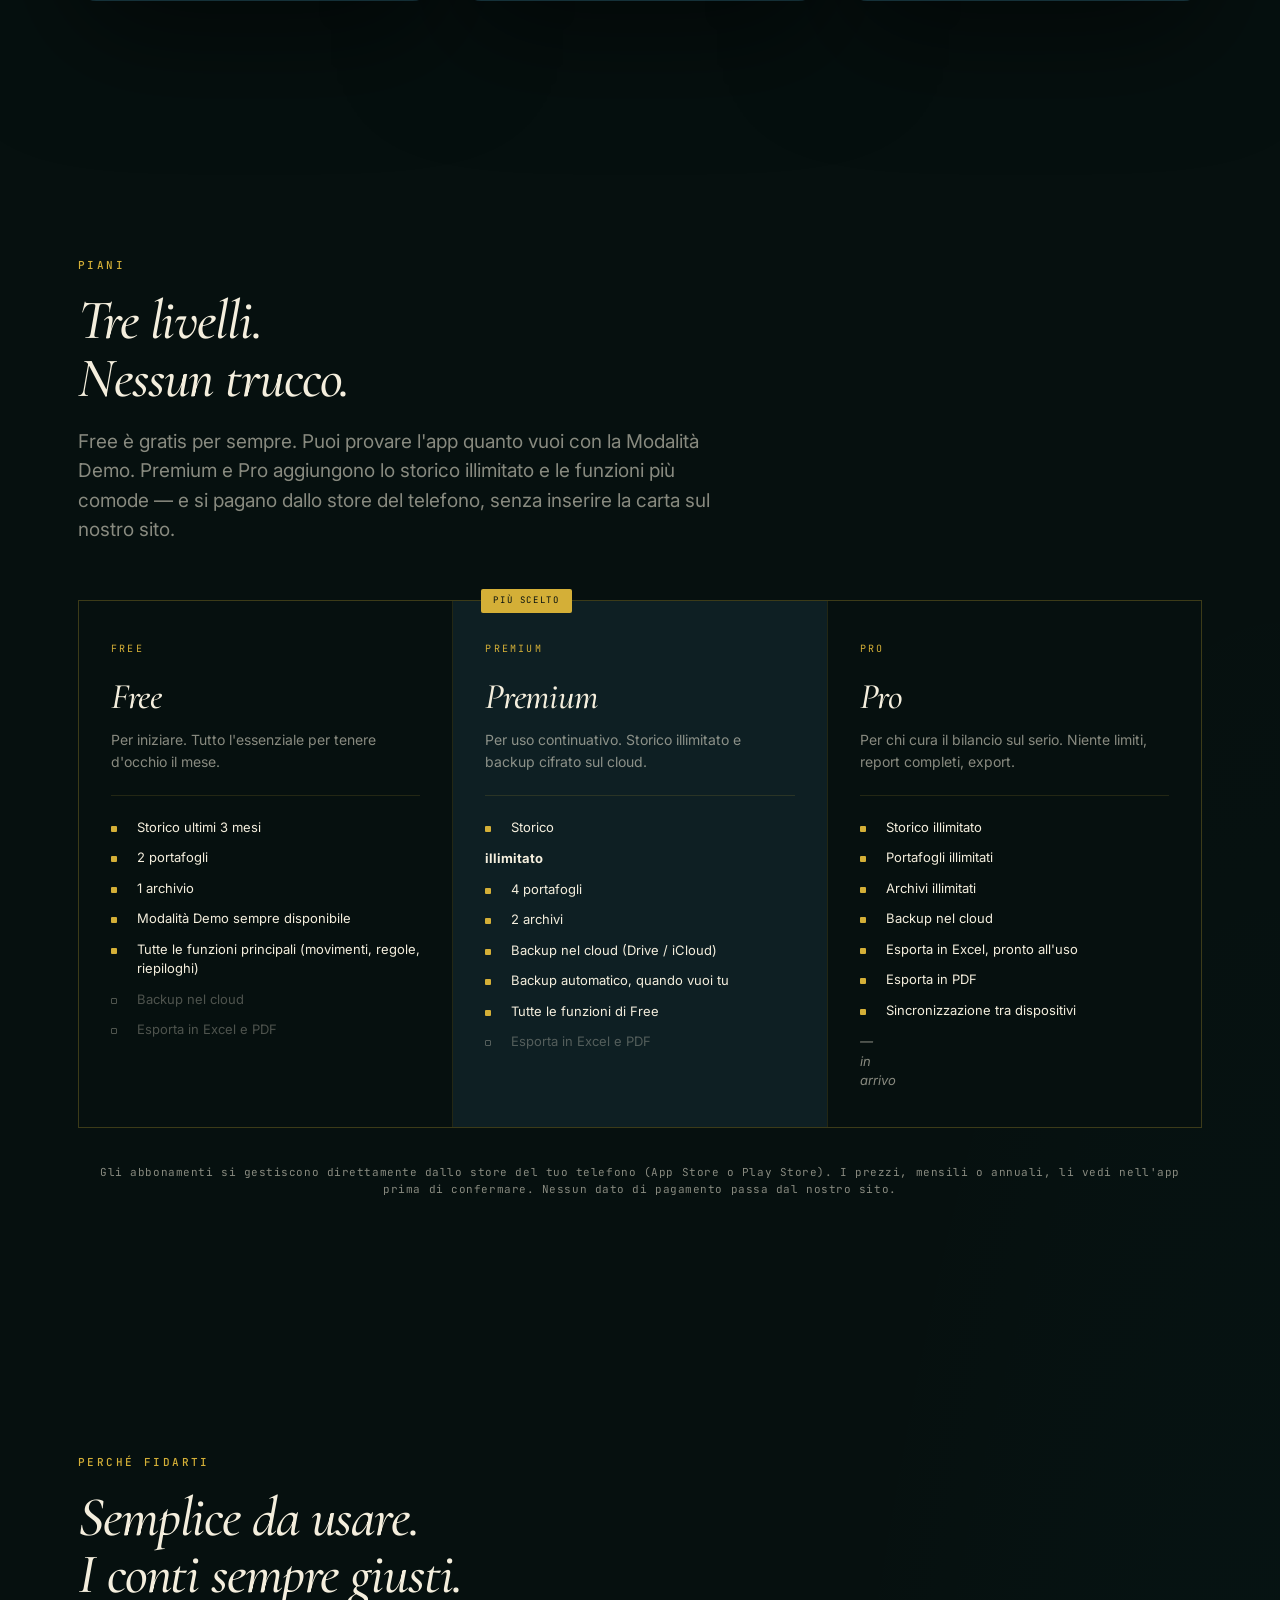
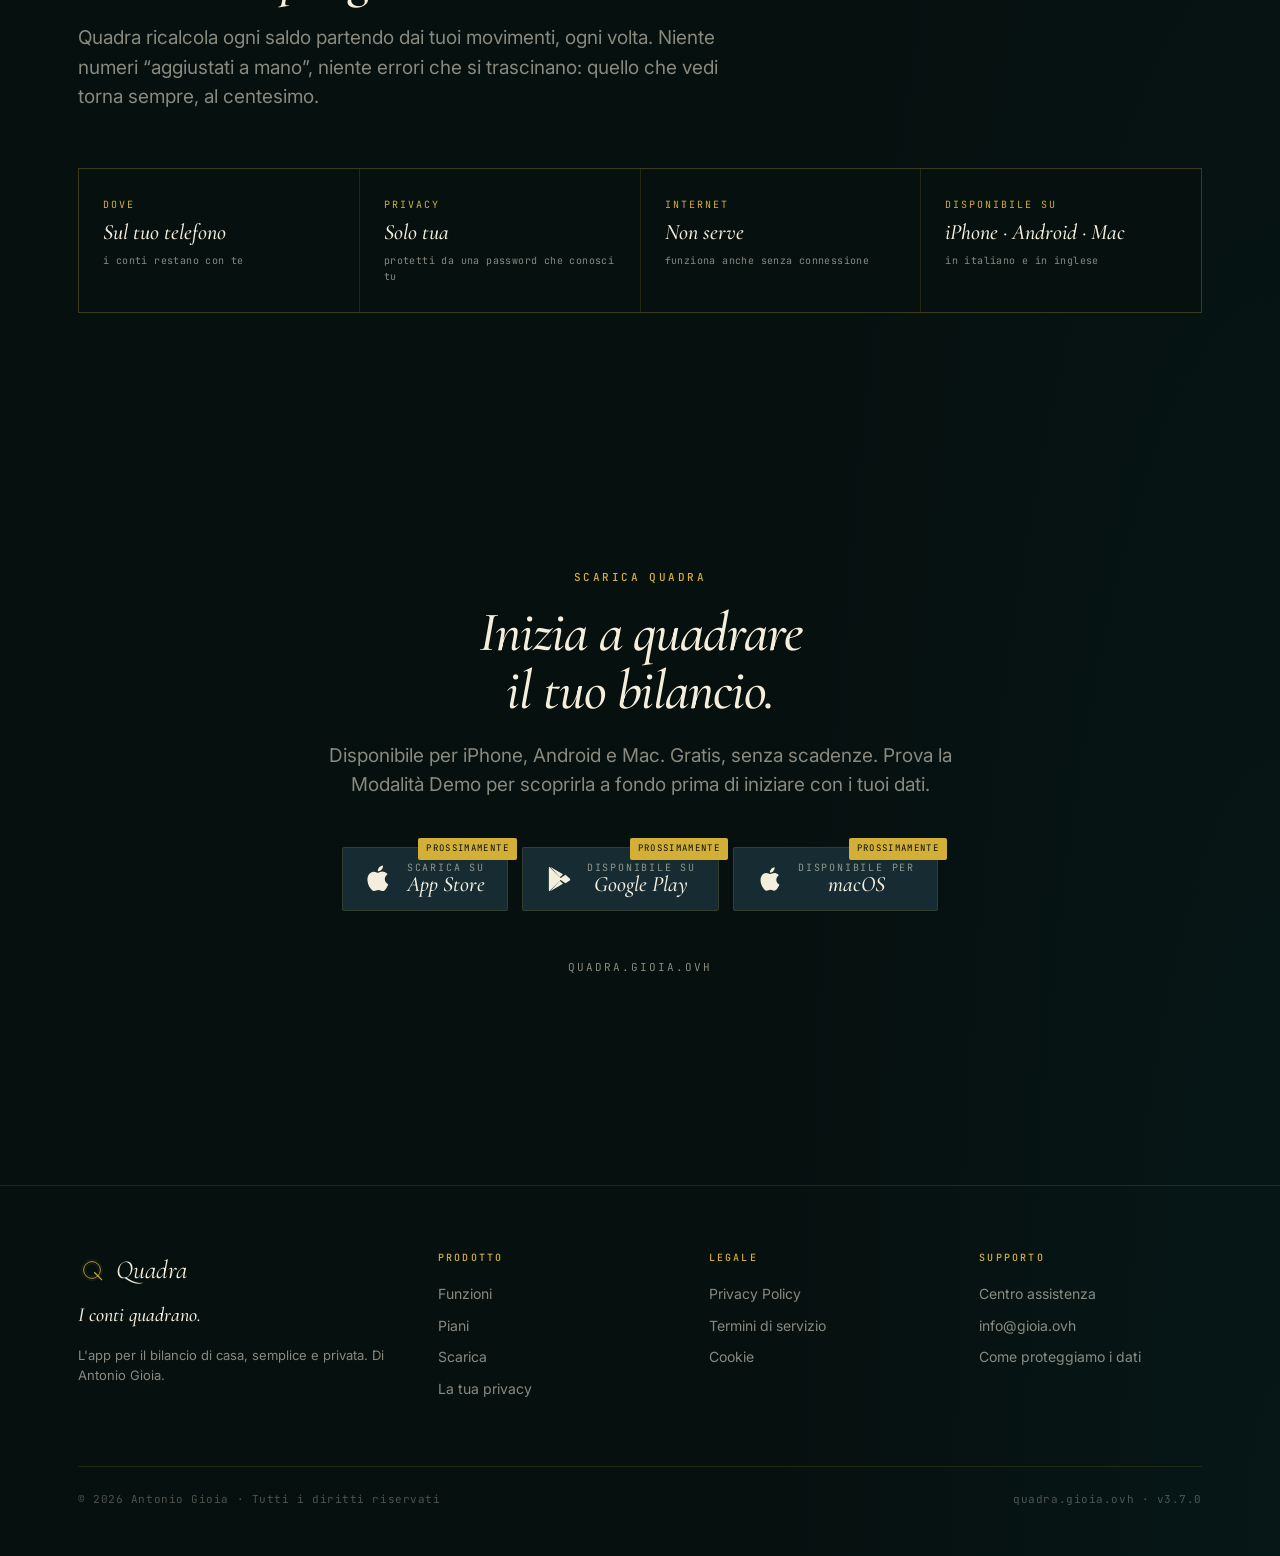
==== commit 5ae94f10: "Aggiornato sito in modo che sia meno tecnico." ====
--- a/index.html
+++ b/index.html
@@ -4,10 +4,10 @@
   <meta charset="UTF-8" />
   <meta name="viewport" content="width=device-width, initial-scale=1.0" />
   <title>Quadra — I conti quadrano</title>
-  <meta name="description" content="Quadra è un'app di finanza personale Zero-Knowledge. Partita doppia, regole automatiche, report annuali. iOS, Android, macOS. I tuoi dati restano cifrati sul tuo dispositivo." />
+  <meta name="description" content="Quadra è l'app per tenere in ordine le spese di casa. Importi l'estratto conto della banca, vedi dove vanno i soldi e quanto risparmi. I tuoi conti restano solo sul tuo telefono, privati per davvero." />
   <meta name="theme-color" content="#06100F" />
   <meta property="og:title" content="Quadra — I conti quadrano" />
-  <meta property="og:description" content="Bilancio personale Zero-Knowledge. Cifratura AES-256, partita doppia, report annuali. iOS · Android · macOS." />
+  <meta property="og:description" content="L'app per il bilancio di casa, finalmente semplice. Importi i movimenti, capisci dove vanno i soldi, vedi quanto risparmi. Privata per davvero. iPhone · Android · Mac." />
   <meta property="og:image" content="assets/quadra/preview/mark-512.png" />
   <meta property="og:type" content="website" />
   <meta property="og:url" content="https://quadra.gioia.ovh/" />
@@ -51,9 +51,9 @@
   <section class="hero" data-screen-label="02 Hero">
     <div class="wrap hero-grid">
       <div>
-        <span class="eyebrow">finanza personale zero-knowledge · v3.7.0</span>
+        <span class="eyebrow">il bilancio di casa, finalmente semplice</span>
         <h1 class="h-display h-1">I conti<br /><span class="accent">quadrano.</span></h1>
-        <p class="lead">Bilancio familiare con cifratura locale AES-256, partita doppia nativa e regole automatiche. Niente account, niente cloud obbligatorio, niente tracker — la tua Master Password è l'unica chiave, e non esiste nemmeno per noi.</p>
+        <p class="lead">Importi l'estratto conto della banca e Quadra mette in ordine ogni spesa: ti mostra dove vanno i soldi e quanto riesci a mettere da parte. Tutto resta sul tuo telefono, privato per davvero — i tuoi conti li puoi vedere solo tu, nemmeno noi.</p>
         <div class="cta-row">
           <a class="btn primary" href="#download">
             <span>Scarica l'app</span>
@@ -75,10 +75,10 @@
 
   <!-- ─── Numbers strip ───────────────────────────────── -->
   <div class="numbers-strip" data-screen-label="03 Stats">
-    <div class="stat"><span class="v">AES-256</span><span class="k">cifratura locale · Argon2id</span></div>
-    <div class="stat"><span class="v">0</span><span class="k">tracker · analytics · ads</span></div>
-    <div class="stat"><span class="v">CSV·XLS·XLSX</span><span class="k">import multiformato OTA</span></div>
-    <div class="stat"><span class="v">IT · EN</span><span class="k">iOS · Android · macOS</span></div>
+    <div class="stat"><span class="v">Privati</span><span class="k">i conti restano sul tuo telefono</span></div>
+    <div class="stat"><span class="v">0</span><span class="k">pubblicità · tracciamenti · sorprese</span></div>
+    <div class="stat"><span class="v">1 tocco</span><span class="k">importi l'estratto conto dalla banca</span></div>
+    <div class="stat"><span class="v">iPhone · Android · Mac</span><span class="k">in italiano e in inglese</span></div>
   </div>
 
   <!-- ─── Funzioni · grid ─────────────────────────────── -->
@@ -86,40 +86,40 @@
     <div class="wrap">
       <div class="section-head">
         <span class="eyebrow">funzioni</span>
-        <h2 class="h-display h-2">Sei pilastri.<br />Un'app che fa quadrato.</h2>
-        <p class="lead">Da una semplice Master Password parte tutto: cifratura del database, partita doppia, import bancario, regole automatiche, report e backup. Senza compromessi sulla privacy.</p>
+        <h2 class="h-display h-2">Sei cose.<br />E tutto torna.</h2>
+        <p class="lead">Importi i movimenti dalla banca, Quadra li mette in ordine da sola, ti mostra dove vanno i soldi e tiene tutto al sicuro. Senza mai rinunciare alla tua privacy.</p>
       </div>
 
       <div class="grid-3">
         <div class="cell">
           <span class="num">01</span>
-          <h3>Zero-Knowledge<br />by design</h3>
-          <p>Database SQLCipher AES-256, chiave derivata con Argon2id (m=64 MiB, t=3, p=4). La chiave vive solo in RAM, mai su disco. Nessuna procedura di reset password: nemmeno noi possiamo entrare.</p>
+          <h3>Privati<br />per davvero</h3>
+          <p>I tuoi conti vivono solo sul tuo telefono, chiusi da una password che conosci soltanto tu. Nemmeno noi possiamo aprirli: la tua vita finanziaria resta affare tuo, e di nessun altro.</p>
         </div>
         <div class="cell">
           <span class="num">02</span>
-          <h3>Partita doppia<br />nativa</h3>
-          <p>Ogni transazione ha conto di addebito e accredito. Saldo calcolato dinamicamente, opening balance esplicito, riconciliazione con la banca, giroconti tracciati su entrambi i lati. Anche split-reconciliation.</p>
+          <h3>I conti<br />tornano sempre</h3>
+          <p>Quadra tiene traccia di ogni spostamento di denaro al centesimo. I saldi sono sempre giusti e li puoi allineare con quelli della banca, senza calcoli a mano e senza brutte sorprese.</p>
         </div>
         <div class="cell">
           <span class="num">03</span>
-          <h3>Import OTA<br />multiformato</h3>
-          <p>CSV, XLS (BIFF8) e XLSX letti da un parser unificato che segue profili JSON scaricabili over-the-air. Nuove banche senza aggiornare l'app. Parser Builder integrato per profili personalizzati.</p>
+          <h3>Importi dalla banca<br />in un tocco</h3>
+          <p>Scarica l'estratto conto dalla tua banca e portalo in Quadra: legge i file di quasi tutte le banche e mette ogni movimento al posto giusto. Niente da digitare a mano.</p>
         </div>
         <div class="cell">
           <span class="num">04</span>
-          <h3>Motore regole<br />IFTTT</h3>
-          <p>Condizioni multiple, regex opzionale, filtri per direzione e importo. Wizard che propone regole partendo dai movimenti non categorizzati. Riapplica tutto con anteprima.</p>
+          <h3>Si ricorda<br />le tue scelte</h3>
+          <p>Dici una volta che il tuo supermercato di fiducia è la spesa di casa e Quadra lo farà per sempre, da sola. I tuoi movimenti si ordinano in automatico, mese dopo mese, anche quelli vecchi.</p>
         </div>
         <div class="cell">
           <span class="num">05</span>
-          <h3>Liquidità<br />o Budget</h3>
-          <p>Due lenti persistenti per archivio. La Dashboard ti dice se sei in attivo, dove finiscono i soldi e quanto risparmi davvero — separando cassa e budget.</p>
+          <h3>Capisci dove<br />vanno i soldi</h3>
+          <p>Una schermata chiara ti dice se sei in attivo, dove finiscono i soldi e quanto riesci a mettere da parte davvero. Niente grafici da esperti: solo i numeri che contano.</p>
         </div>
         <div class="cell">
           <span class="num">06</span>
-          <h3>Cloud Backup<br />& archivio .quadra</h3>
-          <p>Backup zero-knowledge su Google Drive o iCloud (opzionale), automatico programmabile. Archivio <code style="font-family:var(--mono);font-size:12px;color:var(--gold);">.quadra</code> esportabile e apribile direttamente dal sistema operativo.</p>
+          <h3>Backup<br />al sicuro</h3>
+          <p>I tuoi conti salvati al sicuro su Google Drive o iCloud, sempre protetti. Cambi telefono? Ritrovi tutto in pochi secondi, con un solo file.</p>
         </div>
       </div>
     </div>
@@ -130,44 +130,19 @@
     <div class="wrap">
       <div class="feature-row">
         <div class="feature-copy">
-          <span class="eyebrow">dashboard duale</span>
+          <span class="eyebrow">la tua dashboard</span>
           <h3>Sai sempre come sta andando il mese.</h3>
-          <p>Una schermata ti dice se sei in attivo, quanto hai risparmiato e dove sono finiti i soldi. Niente grafici da analista — solo i numeri che contano, con la lente giusta.</p>
+          <p>Una schermata ti dice se sei in attivo, quanto hai messo da parte e dove sono finiti i soldi. Niente grafici da analista — solo i numeri che contano, spiegati in modo chiaro.</p>
           <ul class="bullets">
-            <li>KPI mensili: entrate, uscite, risparmio netto, Savings Rate, badge di variazione vs mese precedente</li>
-            <li>Modalità Liquidità o Budget — due viste persistenti per archivio</li>
-            <li>Card cashflow per ogni portafoglio con bar chart, progress bar e KPI</li>
-            <li>Cambio mese con un tap (anche swipe), storico illimitato dal piano Premium</li>
+            <li>Entrate, uscite e quanto hai risparmiato, a colpo d'occhio</li>
+            <li>Il confronto con il mese precedente, per capire se stai migliorando</li>
+            <li>Ogni conto con il suo andamento, in chiaro</li>
+            <li>Cambi mese con un dito e scorri tutto il tuo storico</li>
           </ul>
         </div>
         <div class="feature-art">
-          <div class="phone-shell">
-            <div class="phone-screen">
-              <div style="display:flex;justify-content:space-between;align-items:center;">
-                <span style="font-family:var(--mono);font-size:9px;letter-spacing:0.18em;color:var(--gold);">APRILE 2026</span>
-                <span style="font-family:var(--mono);font-size:9px;color:var(--muted);">↓ 23.4%</span>
-              </div>
-              <div style="border:1px solid var(--gold-hair);padding:14px;border-radius:2px;background:rgba(212,175,55,0.04);">
-                <div style="font-family:var(--mono);font-size:9px;color:var(--muted);letter-spacing:0.18em;margin-bottom:4px;">RISULTATO · LIQUIDITÀ</div>
-                <div style="font-family:var(--serif);font-style:italic;font-size:34px;color:var(--gold);font-weight:500;line-height:1;">+€847,50</div>
-                <div style="display:flex;gap:12px;margin-top:12px;font-family:var(--mono);font-size:10px;">
-                  <span style="color:var(--ivory);">↑ €3.620</span>
-                  <span style="color:var(--muted);">↓ €2.772</span>
-                  <span style="color:var(--gold);">SR 23%</span>
-                </div>
-              </div>
-              <div style="display:flex;flex-direction:column;gap:8px;">
-                <div style="font-family:var(--mono);font-size:8px;letter-spacing:0.18em;color:var(--gold);">SPESE</div>
-                <div style="display:flex;flex-direction:column;gap:6px;">
-                  <div style="display:flex;justify-content:space-between;font-family:var(--sans);font-size:11px;color:var(--ivory);"><span>Spesa</span><span>€642</span></div>
-                  <div style="height:2px;background:var(--gold);width:78%;"></div>
-                  <div style="display:flex;justify-content:space-between;font-family:var(--sans);font-size:11px;color:var(--ivory);"><span>Casa</span><span>€480</span></div>
-                  <div style="height:2px;background:var(--gold-2);width:60%;opacity:0.7;"></div>
-                  <div style="display:flex;justify-content:space-between;font-family:var(--sans);font-size:11px;color:var(--ivory);"><span>Tempo libero</span><span>€324</span></div>
-                  <div style="height:2px;background:var(--gold-2);width:40%;opacity:0.5;"></div>
-                </div>
-              </div>
-            </div>
+          <div class="phone-shell shot">
+            <img class="phone-shot" src="assets/quadra/screens/dashboard.png" alt="Dashboard di Quadra: risultato del mese, entrate, uscite e spese per categoria" />
           </div>
         </div>
       </div>
@@ -179,40 +154,19 @@
     <div class="wrap">
       <div class="feature-row reverse">
         <div class="feature-copy">
-          <span class="eyebrow">regole ifttt + wizard</span>
+          <span class="eyebrow">ordine automatico</span>
           <h3>Categorizza una volta. Per sempre.</h3>
-          <p>Le regole leggono i movimenti come faresti tu: parola chiave, importo, direzione, portafoglio. Il wizard analizza i movimenti non categorizzati e ti propone le regole giuste — gestendo anche i giroconti.</p>
+          <p>Dici a Quadra come riconoscere una spesa — per esempio “tutto ciò che arriva dal supermercato è la spesa” — e da quel momento lo fa da sola, su ogni movimento, anche su quelli già registrati.</p>
           <ul class="bullets">
-            <li>Sei operatori: contiene, inizia, finisce, uguale, regex, "contiene tutte"</li>
-            <li>Filtri per direzione e importo (&gt;, &lt;, intervallo); priorità con drag-and-drop</li>
-            <li>Wizard "Regole da transazioni non categorizzate" con detection automatica giroconti</li>
-            <li>Riapplica tutto con preview: rielabora lo storico in batch ottimizzato</li>
+            <li>Riconosce le spese dal nome, dall'importo o dal conto</li>
+            <li>Ti suggerisce da sola come ordinare i movimenti ancora senza categoria</li>
+            <li>Capisce i trasferimenti tra i tuoi conti, senza contarli due volte</li>
+            <li>Sistemi tutto lo storico in un colpo, vedendo prima l'anteprima</li>
           </ul>
         </div>
         <div class="feature-art">
-          <div class="phone-shell">
-            <div class="phone-screen" style="gap:10px;">
-              <div style="font-family:var(--mono);font-size:9px;letter-spacing:0.18em;color:var(--gold);">REGOLA · 03 DI 12</div>
-              <div style="font-family:var(--serif);font-style:italic;font-size:18px;color:var(--ivory);line-height:1.2;">Spesa<br/>settimanale</div>
-              <div style="border-top:1px solid var(--gold-hair);padding-top:12px;display:flex;flex-direction:column;gap:8px;font-size:11px;">
-                <div style="display:flex;gap:6px;align-items:center;">
-                  <span style="font-family:var(--mono);font-size:9px;color:var(--gold);">SE</span>
-                  <span style="color:var(--ivory);">descrizione contiene</span>
-                </div>
-                <div style="padding:6px 10px;background:rgba(212,175,55,0.08);border-left:2px solid var(--gold);font-family:var(--mono);font-size:10px;color:var(--ivory);">"esselunga"</div>
-                <div style="display:flex;gap:6px;align-items:center;">
-                  <span style="font-family:var(--mono);font-size:9px;color:var(--gold);">E</span>
-                  <span style="color:var(--ivory);">importo &lt; €200</span>
-                </div>
-                <div style="display:flex;gap:6px;align-items:center;margin-top:8px;">
-                  <span style="font-family:var(--mono);font-size:9px;color:var(--gold);">ALLORA</span>
-                  <span style="color:var(--ivory);">categoria → Spesa</span>
-                </div>
-              </div>
-              <div style="margin-top:auto;padding-top:10px;border-top:1px solid var(--gold-hair);font-family:var(--mono);font-size:9px;color:var(--muted);">
-                Cattura <span style="color:var(--gold);">38 movimenti</span>
-              </div>
-            </div>
+          <div class="phone-shell shot">
+            <img class="phone-shot" src="assets/quadra/screens/regole.png" alt="Schermata Regole di Quadra: categorizzazione automatica dei movimenti" />
           </div>
         </div>
       </div>
@@ -224,32 +178,18 @@
     <div class="wrap">
       <div class="feature-row">
         <div class="feature-copy">
-          <span class="eyebrow">motore ota di import</span>
-          <h3>Tutti i tracciati. Nessun aggiornamento.</h3>
-          <p>Un parser unificato interpreta CSV, XLS e XLSX seguendo profili JSON scaricabili over-the-air. Aggiungere una nuova banca non richiede un update dell'app — basta un nuovo profilo. E se la tua banca non c'è, il Parser Builder ti guida a crearne uno da un file di esempio.</p>
+          <span class="eyebrow">importa dalla banca</span>
+          <h3>Tutte le banche. Niente da digitare.</h3>
+          <p>Scarica l'estratto conto dalla tua banca — nel formato che preferisci — e Quadra lo legge mettendo ogni movimento al posto giusto. Se la tua banca è nuova, ti accompagna passo passo a configurarla la prima volta.</p>
           <ul class="bullets">
-            <li>Profili predefiniti: BPER, Revolut, BCC, Satispay e altre — sempre in aggiornamento</li>
-            <li>Flusso a 4 step: selezione → analisi → staging → conferma</li>
-            <li>Rilevamento duplicati con hash deterministici</li>
-            <li>Transfer Matcher: riconosce automaticamente i giroconti già registrati (±N giorni)</li>
+            <li>Pochi passaggi: scegli il file, controlla l'anteprima, conferma</li>
+            <li>Riconosce ed esclude i movimenti che hai già importato</li>
+            <li>Capisce da sola i trasferimenti tra i tuoi conti</li>
           </ul>
         </div>
         <div class="feature-art">
-          <div class="phone-shell">
-            <div class="phone-screen" style="gap:10px;">
-              <div style="font-family:var(--mono);font-size:9px;letter-spacing:0.18em;color:var(--gold);">STAGING · REVOLUT</div>
-              <div style="font-family:var(--serif);font-style:italic;font-size:16px;color:var(--ivory);line-height:1.2;">112 movimenti<br/><span style="color:var(--gold);font-size:13px;">3 duplicati · 8 giroconti</span></div>
-              <div style="border-top:1px solid var(--gold-hair);padding-top:10px;display:flex;flex-direction:column;gap:8px;">
-                <div style="display:flex;justify-content:space-between;font-size:11px;color:var(--ivory);"><span>15 apr · LIDL</span><span style="font-family:var(--mono);color:var(--gold);">−€42,30</span></div>
-                <div style="font-family:var(--mono);font-size:9px;color:var(--muted);letter-spacing:0.1em;">→ Spesa</div>
-                <div style="height:1px;background:var(--gold-hair);"></div>
-                <div style="display:flex;justify-content:space-between;font-size:11px;color:var(--ivory);"><span>14 apr · NEXI</span><span style="font-family:var(--mono);color:var(--ivory);">€180,00</span></div>
-                <div style="font-family:var(--mono);font-size:9px;color:var(--gold);letter-spacing:0.1em;">⇄ Giroconto · CC → Nexi</div>
-                <div style="height:1px;background:var(--gold-hair);"></div>
-                <div style="display:flex;justify-content:space-between;font-size:11px;color:var(--muted-2);"><span>13 apr · ENEL</span><span style="font-family:var(--mono);">−€72,10</span></div>
-                <div style="font-family:var(--mono);font-size:9px;color:var(--muted-2);letter-spacing:0.1em;">⊘ Duplicato — già presente</div>
-              </div>
-            </div>
+          <div class="phone-shell shot">
+            <img class="phone-shot" src="assets/quadra/screens/movimenti.png" alt="Elenco movimenti di Quadra: ogni operazione importata e categorizzata" />
           </div>
         </div>
       </div>
@@ -261,14 +201,14 @@
     <div class="wrap">
       <div class="feature-row reverse">
         <div class="feature-copy">
-          <span class="eyebrow">zero-knowledge architecture</span>
+          <span class="eyebrow">privacy prima di tutto</span>
           <h3>I tuoi numeri restano tuoi.<br />Anche nel backup.</h3>
-          <p>Il database vive cifrato sul tuo dispositivo. La Master Password non lascia mai la RAM, e dalla password si deriva localmente la chiave AES via Argon2id. Sul disco ci sono solo salt e verifier SHA-256 — niente di recuperabile, neanche da noi.</p>
+          <p>I tuoi conti vivono protetti sul tuo telefono, chiusi da una password che conosci solo tu. E quando salvi un backup nel cloud, parte già protetto: nessuno può leggerlo — nemmeno noi, nemmeno Google o Apple.</p>
           <ul class="bullets">
-            <li>SQLCipher (AES-256-CBC) via Drift encrypted extension</li>
-            <li>Biometria hardware-backed: Secure Enclave (iOS) / Android Keystore</li>
-            <li>Cloud Backup zero-knowledge: solo file <code style="font-family:var(--mono);font-size:12px;color:var(--gold);">.db</code> cifrato caricato; mai chiavi in chiaro</li>
-            <li>Nessun analytics, crash reporting, push, ads ID o tracciamento</li>
+            <li>Protetti da una password che resta soltanto tua</li>
+            <li>Sblocchi l'app con l'impronta o il volto, in un istante</li>
+            <li>I backup nel cloud partono già protetti: mai leggibili da altri</li>
+            <li>Nessuna pubblicità, nessun tracciamento, nessun dato venduto</li>
           </ul>
           <div style="margin-top:28px;display:flex;gap:18px;align-items:center;flex-wrap:wrap;">
             <a href="privacy.html" class="btn" style="height:44px;font-size:13px;">Privacy Policy</a>
@@ -285,7 +225,7 @@
                 <path d="M12 2L3 6v6c0 5.5 3.8 10.7 9 12 5.2-1.3 9-6.5 9-12V6l-9-4z"/>
                 <path d="M9 12l2 2 4-4"/>
               </svg>
-              <span style="font-family:var(--mono);font-size:9px;letter-spacing:0.22em;text-transform:uppercase;color:var(--gold);">Argon2id · AES-256 · SQLCipher</span>
+              <span style="font-family:var(--mono);font-size:9px;letter-spacing:0.22em;text-transform:uppercase;color:var(--gold);">Protetto · Privato · Solo tuo</span>
               <span style="font-family:var(--serif);font-style:italic;font-size:20px;color:var(--ivory);line-height:1.2;">la chiave la tieni tu</span>
             </div>
           </div>
@@ -299,20 +239,20 @@
     <div class="wrap">
       <div class="feature-row">
         <div class="feature-copy">
-          <span class="eyebrow">backup & archivio .quadra</span>
-          <h3>Porta i tuoi conti con te.<br />Da un device all'altro.</h3>
-          <p>Backup automatico programmabile su Google Drive, iCloud o su una cartella locale (sincronizzabile con il cloud che preferisci). E un formato di archivio nostro — <code style="font-family:var(--mono);color:var(--gold);">.quadra</code> — che il sistema operativo riconosce e apre direttamente in app.</p>
+          <span class="eyebrow">backup e trasferimento</span>
+          <h3>Porta i tuoi conti con te.<br />Da un telefono all'altro.</h3>
+          <p>Quadra salva i tuoi conti da sola, quando vuoi tu, su Google Drive, iCloud o in una cartella sul tuo computer. E quando cambi dispositivo, ti basta un file per ritrovare tutto al suo posto.</p>
           <ul class="bullets">
-            <li>Backup giornaliero, settimanale o mensile in background; retention configurabile</li>
-            <li>Cartella locale persistente (SAF su Android, security-scoped bookmark su iOS)</li>
-            <li>Archivio <code style="font-family:var(--mono);font-size:12px;color:var(--gold);">.quadra</code> con magic header <code style="font-family:var(--mono);font-size:12px;color:var(--gold);">QUADv1</code>, opzionalmente cifrato AES-GCM</li>
-            <li>Apertura nativa da Files, mail, AirDrop, Drive — con avviso esplicito sulle sovrascritture</li>
+            <li>Backup automatico ogni giorno, settimana o mese — decidi tu</li>
+            <li>Salvi dove preferisci: nel cloud o in una cartella sul tuo computer</li>
+            <li>Un unico file racchiude tutti i tuoi conti, al sicuro</li>
+            <li>Lo apri con un tocco da Mail, AirDrop o Drive — e l'app ti avvisa prima di sovrascrivere</li>
           </ul>
         </div>
         <div class="feature-art">
           <div style="display:flex;flex-direction:column;gap:14px;align-items:stretch;width:100%;max-width:340px;padding:24px;">
             <div style="display:flex;justify-content:space-between;align-items:center;">
-              <span style="font-family:var(--mono);font-size:10px;letter-spacing:0.18em;color:var(--gold);">CLOUD BACKUP</span>
+              <span style="font-family:var(--mono);font-size:10px;letter-spacing:0.18em;color:var(--gold);">BACKUP NEL CLOUD</span>
               <span style="font-family:var(--mono);font-size:9px;color:var(--muted);">26 MAG · 03:00</span>
             </div>
             <div style="border:1px solid var(--gold-hair);padding:16px;background:var(--card);">
@@ -321,9 +261,9 @@
                 <span style="font-family:var(--serif);font-style:italic;font-size:18px;color:var(--ivory);">quadra_backup.zip</span>
               </div>
               <div style="font-family:var(--mono);font-size:10px;color:var(--muted);letter-spacing:0.05em;line-height:1.7;">
-                📦 4 archivi · 12.3 MB<br/>
-                🔒 AES-256 — cifrato a riposo<br/>
-                ⟲ Retention: 3 versioni
+                📦 4 backup · 12.3 MB<br/>
+                🔒 Protetto e cifrato<br/>
+                ⟲ Tiene le ultime 3 versioni
               </div>
             </div>
             <div style="border:1px solid var(--gold-dim);padding:16px;background:rgba(212,175,55,0.04);">
@@ -339,13 +279,35 @@
     </div>
   </section>
 
+  <!-- ─── Showcase · screenshot reali ─────────────────── -->
+  <section data-screen-label="09b Showcase">
+    <div class="wrap">
+      <div class="section-head">
+        <span class="eyebrow">uno sguardo all'app</span>
+        <h2 class="h-display h-2">Quadra,<br />schermata per schermata.</h2>
+        <p class="lead">Report annuali, riepiloghi mese per mese e tutti i tuoi conti in un unico saldo. Ecco com'è davvero, sul tuo telefono.</p>
+      </div>
+      <div class="showcase-grid">
+        <figure>
+          <img src="assets/quadra/screens/report-framed.png" alt="Report annuali completi: savings rate, entrate e uscite mensili" loading="lazy" />
+        </figure>
+        <figure>
+          <img src="assets/quadra/screens/tabella-framed.png" alt="Riepilogo spese per categoria, mese per mese" loading="lazy" />
+        </figure>
+        <figure>
+          <img src="assets/quadra/screens/portafogli-framed.png" alt="Tutti i conti in un unico saldo: conti correnti, carte e wallet" loading="lazy" />
+        </figure>
+      </div>
+    </div>
+  </section>
+
   <!-- ─── Piani / Pricing ─────────────────────────────── -->
   <section id="piani" data-screen-label="10 Piani">
     <div class="wrap">
       <div class="section-head">
         <span class="eyebrow">piani</span>
         <h2 class="h-display h-2">Tre livelli.<br />Nessun trucco.</h2>
-        <p class="lead">Free è sempre Free. La Modalità Demo è gratuita per chiunque. Premium e Pro sbloccano lo storico illimitato e i flussi più potenti — gestiti via App Store / Play Store, niente account, niente carta sul nostro sito.</p>
+        <p class="lead">Free è gratis per sempre. Puoi provare l'app quanto vuoi con la Modalità Demo. Premium e Pro aggiungono lo storico illimitato e le funzioni più comode — e si pagano dallo store del telefono, senza inserire la carta sul nostro sito.</p>
       </div>
 
       <div class="plans-grid">
@@ -358,9 +320,9 @@
             <li>2 portafogli</li>
             <li>1 archivio</li>
             <li>Modalità Demo sempre disponibile</li>
-            <li>Tutte le funzioni core (movimenti, regole, dashboard)</li>
-            <li class="dim">Cloud Backup</li>
-            <li class="dim">Export Excel · PDF</li>
+            <li>Tutte le funzioni principali (movimenti, regole, riepiloghi)</li>
+            <li class="dim">Backup nel cloud</li>
+            <li class="dim">Esporta in Excel e PDF</li>
           </ul>
         </div>
         <div class="plan-card featured">
@@ -372,10 +334,10 @@
             <li>Storico <strong>illimitato</strong></li>
             <li>4 portafogli</li>
             <li>2 archivi</li>
-            <li>Cloud Backup (Drive / iCloud)</li>
-            <li>Backup automatico programmabile</li>
-            <li>Tutte le funzioni Free</li>
-            <li class="dim">Export Excel · PDF</li>
+            <li>Backup nel cloud (Drive / iCloud)</li>
+            <li>Backup automatico, quando vuoi tu</li>
+            <li>Tutte le funzioni di Free</li>
+            <li class="dim">Esporta in Excel e PDF</li>
           </ul>
         </div>
         <div class="plan-card">
@@ -386,15 +348,15 @@
             <li>Storico illimitato</li>
             <li>Portafogli illimitati</li>
             <li>Archivi illimitati</li>
-            <li>Cloud Backup</li>
-            <li>Export Excel (6 fogli con formule)</li>
-            <li>Export PDF</li>
-            <li>Cloud Sync multi-device <em style="color:var(--muted);font-style:italic;">— in arrivo</em></li>
-          </ul>
-        </div>
-      </div>
-
-      <p class="pricing-footnote">Acquisti gestiti tramite RevenueCat e dallo store ufficiale (App Store · Play Store). I prezzi compaiono direttamente nella schermata Abbonamento dell'app, mensili o annuali.</p>
+            <li>Backup nel cloud</li>
+            <li>Esporta in Excel, pronto all'uso</li>
+            <li>Esporta in PDF</li>
+            <li>Sincronizzazione tra dispositivi <em style="color:var(--muted);font-style:italic;">— in arrivo</em></li>
+          </ul>
+        </div>
+      </div>
+
+      <p class="pricing-footnote">Gli abbonamenti si gestiscono direttamente dallo store del tuo telefono (App Store o Play Store). I prezzi, mensili o annuali, li vedi nell'app prima di confermare. Nessun dato di pagamento passa dal nostro sito.</p>
     </div>
   </section>
 
@@ -402,31 +364,31 @@
   <section data-screen-label="11 Architettura">
     <div class="wrap">
       <div class="section-head">
-        <span class="eyebrow">architettura</span>
-        <h2 class="h-display h-2">Flutter, Drift, Riverpod.<br />Riproducibile, testabile, locale.</h2>
-        <p class="lead">Nessun "tira la leva e spera". Quadra è scritta in modo da poter ricostruire ogni saldo dalla catena delle transazioni, ogni volta. Niente campi statici, niente magia.</p>
+        <span class="eyebrow">perché fidarti</span>
+        <h2 class="h-display h-2">Semplice da usare.<br />I conti sempre giusti.</h2>
+        <p class="lead">Quadra ricalcola ogni saldo partendo dai tuoi movimenti, ogni volta. Niente numeri “aggiustati a mano”, niente errori che si trascinano: quello che vedi torna sempre, al centesimo.</p>
       </div>
 
       <div class="spec-strip">
         <div class="spec">
-          <span class="label">Framework</span>
-          <span class="value">Flutter 3.x</span>
-          <span class="meta">iOS · Android · macOS</span>
+          <span class="label">Dove</span>
+          <span class="value">Sul tuo telefono</span>
+          <span class="meta">i conti restano con te</span>
         </div>
         <div class="spec">
-          <span class="label">Database</span>
-          <span class="value">Drift + SQLCipher</span>
-          <span class="meta">AES-256 locale</span>
+          <span class="label">Privacy</span>
+          <span class="value">Solo tua</span>
+          <span class="meta">protetti da una password che conosci tu</span>
         </div>
         <div class="spec">
-          <span class="label">Crypto</span>
-          <span class="value">Argon2id</span>
-          <span class="meta">OWASP 2024 · 64 MiB · 3 iter · 4 par</span>
+          <span class="label">Internet</span>
+          <span class="value">Non serve</span>
+          <span class="meta">funziona anche senza connessione</span>
         </div>
         <div class="spec">
-          <span class="label">State</span>
-          <span class="value">Riverpod 3.x</span>
-          <span class="meta">Freezed sealed · GoRouter</span>
+          <span class="label">Disponibile su</span>
+          <span class="value">iPhone · Android · Mac</span>
+          <span class="meta">in italiano e in inglese</span>
         </div>
       </div>
     </div>
@@ -437,7 +399,7 @@
     <div class="wrap" style="text-align:center;">
       <span class="eyebrow" style="margin-bottom:18px;display:block;">scarica quadra</span>
       <h2 class="h-display h-2" style="margin-bottom:22px;">Inizia a quadrare<br />il tuo bilancio.</h2>
-      <p class="lead" style="margin:0 auto 48px;">Disponibile per iOS, Android e macOS. Free senza scadenze. Modalità Demo per provarla a fondo prima di iniziare con i tuoi dati.</p>
+      <p class="lead" style="margin:0 auto 48px;">Disponibile per iPhone, Android e Mac. Gratis, senza scadenze. Prova la Modalità Demo per scoprirla a fondo prima di iniziare con i tuoi dati.</p>
 
       <div class="store-row" style="justify-content:center;">
         <a class="store-badge" href="#" aria-label="Scarica su App Store">
@@ -493,14 +455,14 @@
             <span style="font-family:var(--serif);font-style:italic;font-size:26px;color:var(--ivory);">Quadra</span>
           </div>
           <div class="claim">I conti quadrano.</div>
-          <p style="font-size:13px;">App di finanza personale Zero-Knowledge by Antonio Gioia.</p>
+          <p style="font-size:13px;">L'app per il bilancio di casa, semplice e privata. Di Antonio Gioia.</p>
         </div>
         <div class="footer-col">
           <h4>Prodotto</h4>
           <a href="#funzioni">Funzioni</a>
           <a href="#piani">Piani</a>
           <a href="#download">Scarica</a>
-          <a href="privacy.html">Privacy first</a>
+          <a href="privacy.html">La tua privacy</a>
         </div>
         <div class="footer-col">
           <h4>Legale</h4>
@@ -512,7 +474,7 @@
           <h4>Supporto</h4>
           <a href="supporto.html">Centro assistenza</a>
           <a href="mailto:info@gioia.ovh">info@gioia.ovh</a>
-          <a href="supporto.html#architettura">Architettura local-only</a>
+          <a href="supporto.html#architettura">Come proteggiamo i dati</a>
         </div>
       </div>
       <div class="footer-meta">
--- a/site.css
+++ b/site.css
@@ -271,6 +271,39 @@
   display: flex; flex-direction: column; gap: 14px;
   overflow: hidden;
 }
+/* Real screenshot inside the phone frame */
+.phone-shell.shot { padding: 8px; }
+.phone-shell .phone-shot {
+  flex: 1;
+  width: 100%;
+  height: 100%;
+  object-fit: cover;
+  object-position: top center;
+  border-radius: 28px;
+  display: block;
+}
+
+/* ─── Screenshot showcase gallery ─── */
+.showcase-grid {
+  display: grid;
+  grid-template-columns: repeat(3, 1fr);
+  gap: 32px;
+  align-items: start;
+  margin-top: 8px;
+}
+.showcase-grid figure {
+  margin: 0;
+  display: flex;
+  flex-direction: column;
+  align-items: center;
+}
+.showcase-grid img {
+  width: 100%;
+  height: auto;
+  display: block;
+  border-radius: 18px;
+  filter: drop-shadow(0 30px 60px rgba(0,0,0,0.55));
+}
 
 /* ─── Footer ─── */
 footer.site-footer {
@@ -642,6 +675,7 @@
   .hero-grid, .feature-row, .feature-row.reverse { grid-template-columns: 1fr; gap: 48px; }
   .feature-row.reverse .feature-art { order: 0; }
   .grid-3 { grid-template-columns: 1fr; }
+  .showcase-grid { grid-template-columns: 1fr; gap: 48px; max-width: 320px; margin-left: auto; margin-right: auto; }
   .numbers-strip { grid-template-columns: repeat(2, 1fr); }
   .footer-grid { grid-template-columns: 1fr 1fr; gap: 32px; }
   .legal .toc ol { grid-template-columns: 1fr; }
